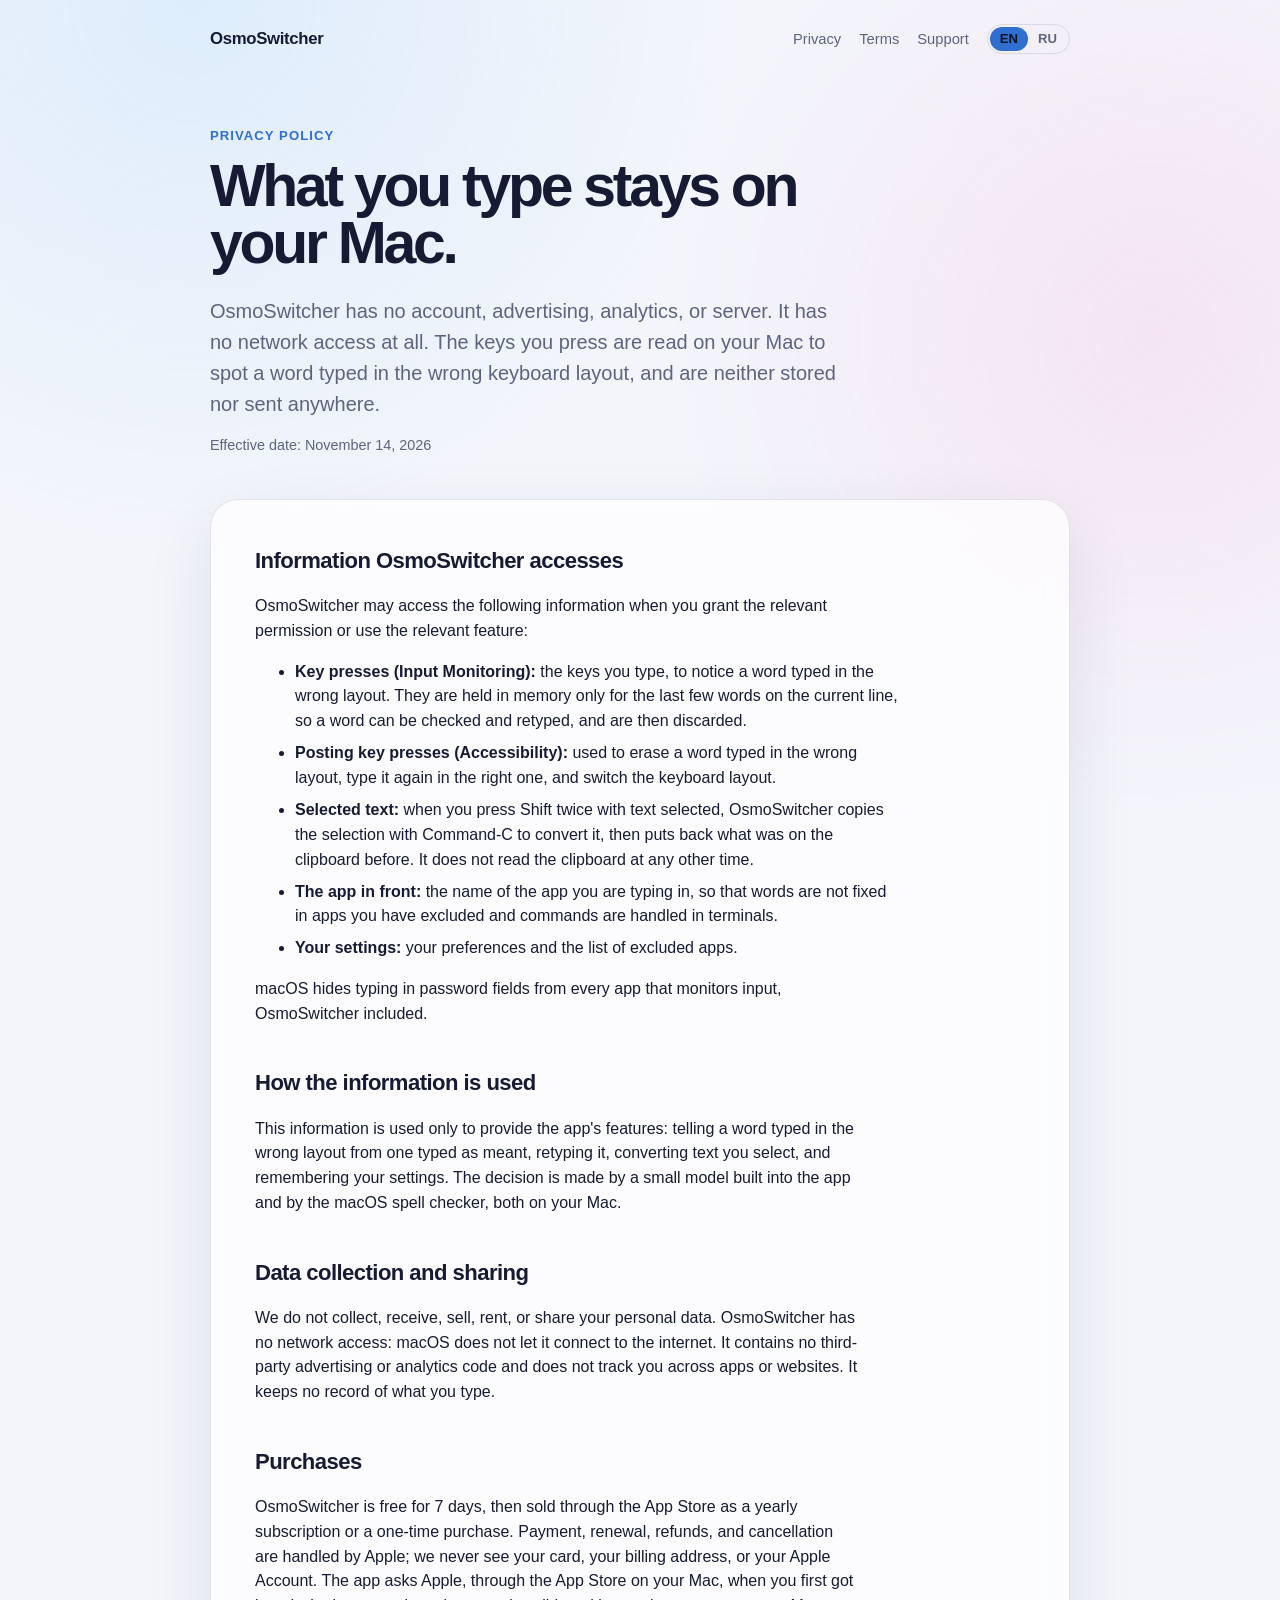
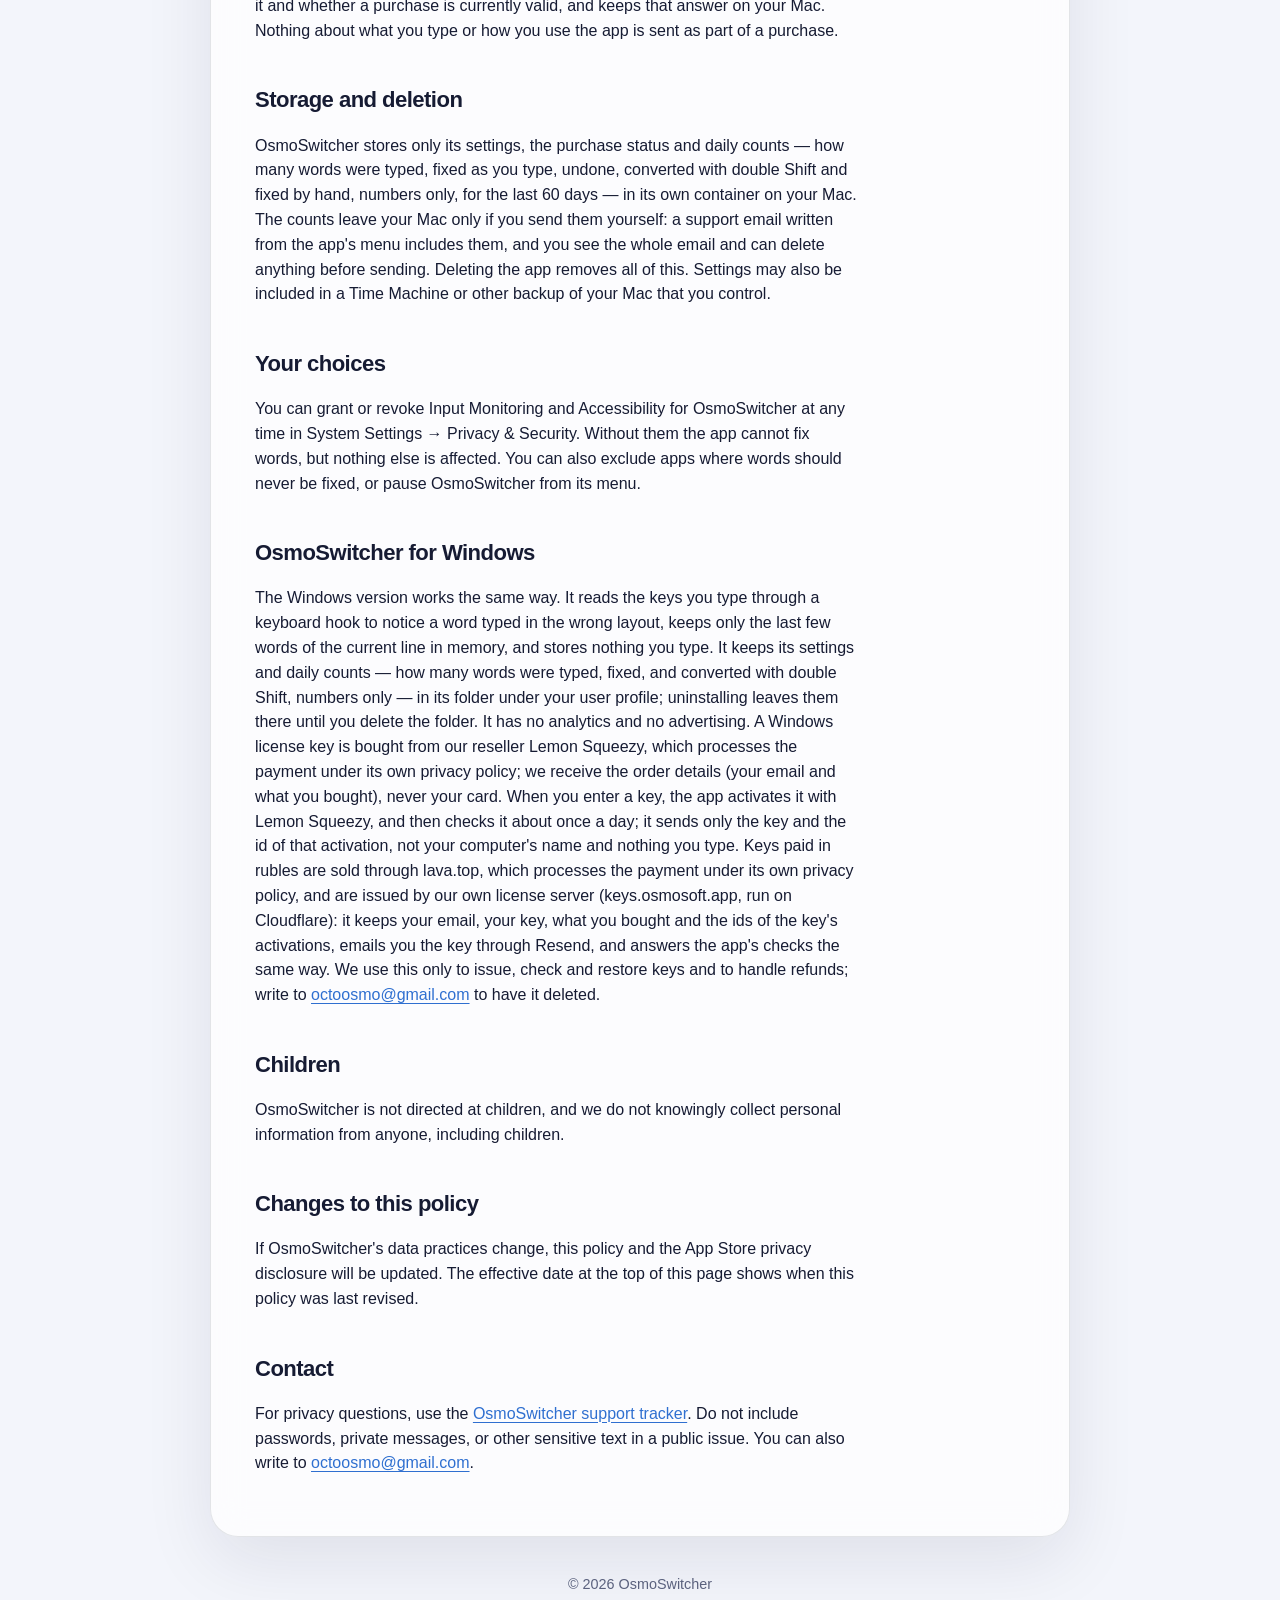
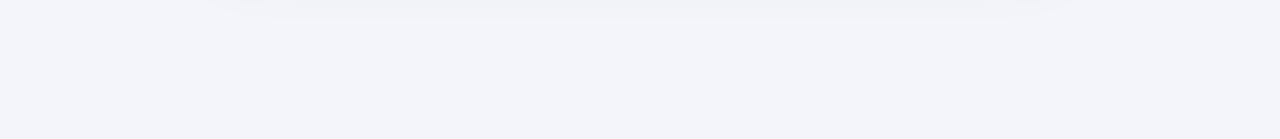
==== privacy/index.html @ 6c4749f2 "Privacy: the Mac app keeps daily counts, sent only in a support email Co-Authored-By: Claude Opus 5." ====
<!doctype html>
<html lang="en">
<head>
  <meta charset="utf-8">
  <meta name="viewport" content="width=device-width, initial-scale=1">
  <meta name="description" content="Privacy Policy for the OsmoSwitcher Mac app.">
  <title data-ru="Политика конфиденциальности — OsmoSwitcher">Privacy Policy — OsmoSwitcher</title>
  <link rel="icon" href="../icon.png">
  <link rel="stylesheet" href="../styles.css">
  <script src="../lang.js"></script>
</head>
<body>
  <main class="shell narrow">
    <nav aria-label="Primary navigation">
      <a class="brand" href="../">OsmoSwitcher</a>
      <div class="nav-links">
        <a href="../privacy/" data-only="en">Privacy</a>
        <a href="../terms/" data-only="en">Terms</a>
        <a href="../support/" data-only="en">Support</a>
        <a href="../privacy/#ru" data-only="ru">Конфиденциальность</a>
        <a href="../terms/#ru" data-only="ru">Условия</a>
        <a href="../support/#ru" data-only="ru">Поддержка</a>
        <span class="lang-switch" role="group" aria-label="Language"><button type="button" data-set-lang="en">EN</button><button type="button" data-set-lang="ru">RU</button></span>
      </div>
    </nav>

    <header data-only="en">
      <p class="eyebrow">Privacy Policy</p>
      <h1>What you type stays on your Mac.</h1>
      <p class="lede">OsmoSwitcher has no account, advertising, analytics, or server. It has no network access at all. The keys you press are read on your Mac to spot a word typed in the wrong keyboard layout, and are neither stored nor sent anywhere.</p>
      <p class="meta">Effective date: November 14, 2026</p>
    </header>

    <article id="en" data-only="en">
      <h2>Information OsmoSwitcher accesses</h2>
      <p>OsmoSwitcher may access the following information when you grant the relevant permission or use the relevant feature:</p>
      <ul>
        <li><strong>Key presses (Input Monitoring):</strong> the keys you type, to notice a word typed in the wrong layout. They are held in memory only for the last few words on the current line, so a word can be checked and retyped, and are then discarded.</li>
        <li><strong>Posting key presses (Accessibility):</strong> used to erase a word typed in the wrong layout, type it again in the right one, and switch the keyboard layout.</li>
        <li><strong>Selected text:</strong> when you press Shift twice with text selected, OsmoSwitcher copies the selection with Command-C to convert it, then puts back what was on the clipboard before. It does not read the clipboard at any other time.</li>
        <li><strong>The app in front:</strong> the name of the app you are typing in, so that words are not fixed in apps you have excluded and commands are handled in terminals.</li>
        <li><strong>Your settings:</strong> your preferences and the list of excluded apps.</li>
      </ul>
      <p>macOS hides typing in password fields from every app that monitors input, OsmoSwitcher included.</p>

      <h2>How the information is used</h2>
      <p>This information is used only to provide the app's features: telling a word typed in the wrong layout from one typed as meant, retyping it, converting text you select, and remembering your settings. The decision is made by a small model built into the app and by the macOS spell checker, both on your Mac.</p>

      <h2>Data collection and sharing</h2>
      <p>We do not collect, receive, sell, rent, or share your personal data. OsmoSwitcher has no network access: macOS does not let it connect to the internet. It contains no third-party advertising or analytics code and does not track you across apps or websites. It keeps no record of what you type.</p>

      <h2>Purchases</h2>
      <p>OsmoSwitcher is free for 7 days, then sold through the App Store as a yearly subscription or a one-time purchase. Payment, renewal, refunds, and cancellation are handled by Apple; we never see your card, your billing address, or your Apple Account. The app asks Apple, through the App Store on your Mac, when you first got it and whether a purchase is currently valid, and keeps that answer on your Mac. Nothing about what you type or how you use the app is sent as part of a purchase.</p>

      <h2>Storage and deletion</h2>
      <p>OsmoSwitcher stores only its settings, the purchase status and daily counts — how many words were typed, fixed as you type, undone, converted with double Shift and fixed by hand, numbers only, for the last 60 days — in its own container on your Mac. The counts leave your Mac only if you send them yourself: a support email written from the app's menu includes them, and you see the whole email and can delete anything before sending. Deleting the app removes all of this. Settings may also be included in a Time Machine or other backup of your Mac that you control.</p>

      <h2>Your choices</h2>
      <p>You can grant or revoke Input Monitoring and Accessibility for OsmoSwitcher at any time in System Settings → Privacy &amp; Security. Without them the app cannot fix words, but nothing else is affected. You can also exclude apps where words should never be fixed, or pause OsmoSwitcher from its menu.</p>

      <h2>OsmoSwitcher for Windows</h2>
      <p>The Windows version works the same way. It reads the keys you type through a keyboard hook to notice a word typed in the wrong layout, keeps only the last few words of the current line in memory, and stores nothing you type. It keeps its settings and daily counts — how many words were typed, fixed, and converted with double Shift, numbers only — in its folder under your user profile; uninstalling leaves them there until you delete the folder. It has no analytics and no advertising. A Windows license key is bought from our reseller Lemon Squeezy, which processes the payment under its own privacy policy; we receive the order details (your email and what you bought), never your card. When you enter a key, the app activates it with Lemon Squeezy, and then checks it about once a day; it sends only the key and the id of that activation, not your computer's name and nothing you type. Keys paid in rubles are sold through lava.top, which processes the payment under its own privacy policy, and are issued by our own license server (keys.osmosoft.app, run on Cloudflare): it keeps your email, your key, what you bought and the ids of the key's activations, emails you the key through Resend, and answers the app's checks the same way. We use this only to issue, check and restore keys and to handle refunds; write to <a href="mailto:octoosmo@gmail.com">octoosmo@gmail.com</a> to have it deleted.</p>

      <h2>Children</h2>
      <p>OsmoSwitcher is not directed at children, and we do not knowingly collect personal information from anyone, including children.</p>

      <h2>Changes to this policy</h2>
      <p>If OsmoSwitcher's data practices change, this policy and the App Store privacy disclosure will be updated. The effective date at the top of this page shows when this policy was last revised.</p>

      <h2>Contact</h2>
      <p>For privacy questions, use the <a href="https://github.com/OctoOsmo/osmoswitcher-pages/issues/new?labels=privacy&amp;title=Privacy%20question">OsmoSwitcher support tracker</a>. Do not include passwords, private messages, or other sensitive text in a public issue. You can also write to <a href="mailto:octoosmo@gmail.com">octoosmo@gmail.com</a>.</p>
    </article>

    <header id="ru" lang="ru" data-only="ru">
      <p class="eyebrow">Политика конфиденциальности</p>
      <h1>Всё, что вы печатаете, остаётся на вашем Mac</h1>
      <p class="lede">У OsmoSwitcher нет аккаунта, рекламы, аналитики и сервера, а доступа к сети нет вовсе. Нажатые клавиши читаются на вашем Mac, чтобы заметить слово, набранное не в той раскладке, и нигде не сохраняются и никуда не отправляются.</p>
      <p class="meta">Дата вступления в силу: 14 ноября 2026 г.</p>
    </header>

    <article lang="ru" data-only="ru">
      <h2>К каким данным обращается OsmoSwitcher</h2>
      <p>OsmoSwitcher может обращаться к следующим данным, если вы выдали соответствующее разрешение или пользуетесь соответствующей функцией:</p>
      <ul>
        <li><strong>Нажатия клавиш (мониторинг ввода):</strong> набираемые клавиши — чтобы заметить слово не в той раскладке. Они хранятся только в памяти и только для последних нескольких слов текущей строки, чтобы слово можно было проверить и перепечатать, а затем отбрасываются.</li>
        <li><strong>Нажатие клавиш от имени пользователя (универсальный доступ):</strong> чтобы стереть слово, набранное не в той раскладке, напечатать его в нужной и переключить раскладку.</li>
        <li><strong>Выделенный текст:</strong> когда вы дважды нажимаете Shift при выделенном тексте, OsmoSwitcher копирует выделение сочетанием Command-C, чтобы его преобразовать, а затем возвращает в буфер обмена то, что там было. В остальное время буфер обмена не читается.</li>
        <li><strong>Активное приложение:</strong> название приложения, в котором вы печатаете, — чтобы не исправлять слова в исключённых вами приложениях и отдельно обрабатывать команды в терминалах.</li>
        <li><strong>Ваши настройки:</strong> параметры и список исключённых приложений.</li>
      </ul>
      <p>Ввод в полях паролей macOS скрывает от всех приложений, следящих за вводом, в том числе от OsmoSwitcher.</p>

      <h2>Как используются данные</h2>
      <p>Эти сведения используются только для работы приложения: чтобы отличить слово, набранное не в той раскладке, от набранного намеренно, перепечатать его, преобразовать выделенный текст и запомнить ваши настройки. Решение принимают небольшая модель, встроенная в приложение, и системная проверка орфографии macOS — обе на вашем Mac.</p>

      <h2>Сбор и передача данных</h2>
      <p>Мы не собираем, не получаем, не продаём, не сдаём в аренду и не передаём ваши персональные данные. У OsmoSwitcher нет доступа к сети: macOS не даёт ему подключаться к интернету. В нём нет стороннего рекламного или аналитического кода, и оно не отслеживает вас в других приложениях или на сайтах. Приложение не ведёт записей того, что вы печатаете.</p>

      <h2>Покупки</h2>
      <p>OsmoSwitcher бесплатен 7 дней, а затем продаётся через App Store — подпиской на год или разовой покупкой. Оплату, продление, возвраты и отмену обрабатывает Apple; мы не видим ни вашу карту, ни платёжный адрес, ни Apple Account. Приложение узнаёт у Apple — через App Store на вашем Mac, — когда вы впервые его получили и действует ли покупка сейчас, и хранит этот ответ на Mac. Никакие сведения о том, что вы печатаете и как пользуетесь приложением, при покупке не отправляются.</p>

      <h2>Хранение и удаление</h2>
      <p>OsmoSwitcher хранит только свои настройки, состояние покупки и счётчики по дням — сколько слов набрано, исправлено на лету, отменено, переведено двойным Shift и исправлено вручную, только числа, за последние 60 дней — в собственном контейнере на вашем Mac. Счётчики покидают Mac, только если вы сами их отправите: их включает письмо в поддержку, написанное из меню приложения, и перед отправкой вы видите всё письмо и можете стереть что угодно. При удалении приложения всё это удаляется. Кроме того, настройки могут попасть в резервную копию Time Machine или другую резервную копию Mac, которой управляете вы.</p>

      <h2>Ваш выбор</h2>
      <p>Вы можете в любой момент выдать или отозвать доступ OsmoSwitcher к мониторингу ввода и универсальному доступу в «Системных настройках» → «Конфиденциальность и безопасность». Без них приложение не сможет исправлять слова, но больше ничего не изменится. Можно также исключить приложения, в которых слова не должны исправляться, или поставить OsmoSwitcher на паузу из его меню.</p>

      <h2>OsmoSwitcher для Windows</h2>
      <p>Версия для Windows работает так же. Она читает нажатия клавиш через перехват клавиатуры, чтобы заметить слово не в той раскладке, держит в памяти только последние несколько слов текущей строки и не сохраняет ничего из набранного. Настройки и счётчики по дням — сколько слов набрано, исправлено и переведено двойным Shift, только числа — хранятся в её папке в профиле пользователя; при удалении приложения они остаются там, пока вы не удалите папку. Аналитики и рекламы нет. Лицензионный ключ для Windows продаёт наш реселлер Lemon Squeezy, который обрабатывает оплату по своей политике конфиденциальности; мы получаем данные заказа (вашу почту и что куплено), но не данные карты. Когда вы вводите ключ, приложение активирует его у Lemon Squeezy, а потом проверяет примерно раз в день; передаются только ключ и номер этой активации — ни имя компьютера, ни что-либо из набранного. Ключи за рубли продаются через lava.top, который обрабатывает оплату по своей политике конфиденциальности, а выдаёт их наш собственный сервер ключей (keys.osmosoft.app, работает на Cloudflare): он хранит вашу почту, ключ, что куплено и номера активаций ключа, присылает ключ письмом через сервис Resend и так же отвечает на проверки приложения. Эти данные нужны только чтобы выдать, проверить и восстановить ключ и сделать возврат; чтобы их удалить, напишите на <a href="mailto:octoosmo@gmail.com">octoosmo@gmail.com</a>.</p>

      <h2>Дети</h2>
      <p>OsmoSwitcher не предназначен специально для детей. Мы сознательно не собираем персональные данные ни детей, ни других пользователей.</p>

      <h2>Изменения политики</h2>
      <p>Если порядок работы OsmoSwitcher с данными изменится, мы обновим эту политику и сведения о конфиденциальности в App Store. Дата в начале страницы показывает, когда политика изменялась в последний раз.</p>

      <h2>Связь</h2>
      <p>По вопросам конфиденциальности используйте <a href="https://github.com/OctoOsmo/osmoswitcher-pages/issues/new?labels=privacy&amp;title=%D0%92%D0%BE%D0%BF%D1%80%D0%BE%D1%81%20%D0%BE%20%D0%BA%D0%BE%D0%BD%D1%84%D0%B8%D0%B4%D0%B5%D0%BD%D1%86%D0%B8%D0%B0%D0%BB%D1%8C%D0%BD%D0%BE%D1%81%D1%82%D0%B8">трекер поддержки OsmoSwitcher</a>. Не публикуйте в открытом обращении пароли, личную переписку и другой конфиденциальный текст. Можно также написать на <a href="mailto:octoosmo@gmail.com">octoosmo@gmail.com</a>.</p>
    </article>

    <footer>© 2026 OsmoSwitcher</footer>
  </main>
</body>
</html>
---- styles.css ----
:root {
  color-scheme: light dark;
  --background: #f3f5fb;
  --surface: rgba(255, 255, 255, 0.72);
  --text: #161b33;
  --muted: #5d6480;
  --accent: #2f6fd0;
  --border: rgba(22, 27, 51, 0.11);
  --shadow: 0 24px 70px rgba(22, 27, 51, 0.09);
}

@media (prefers-color-scheme: dark) {
  :root {
    --background: #0e1226;
    --surface: rgba(27, 37, 80, 0.72);
    --text: #eef1fb;
    --muted: #a9b0cc;
    --accent: #7cc8ff;
    --border: rgba(238, 241, 251, 0.12);
    --shadow: 0 24px 70px rgba(0, 0, 0, 0.3);
  }
}

* {
  box-sizing: border-box;
}

html {
  font-family: -apple-system, BlinkMacSystemFont, "SF Pro Text", "Segoe UI", sans-serif;
  line-height: 1.55;
  background: var(--background);
  color: var(--text);
}

body {
  margin: 0;
  min-height: 100vh;
  background:
    radial-gradient(circle at 15% 0%, rgba(124, 200, 255, 0.18), transparent 34rem),
    radial-gradient(circle at 90% 10%, rgba(255, 143, 196, 0.16), transparent 30rem),
    var(--background);
}

a {
  color: var(--accent);
  text-underline-offset: 0.18em;
}

.shell {
  width: min(1120px, calc(100% - 32px));
  margin: 0 auto;
  padding: 24px 0 72px;
}

nav {
  display: flex;
  align-items: center;
  justify-content: space-between;
  gap: 24px;
  margin-bottom: 72px;
}

.brand {
  color: var(--text);
  font-size: 1.05rem;
  font-weight: 700;
  letter-spacing: -0.02em;
  text-decoration: none;
}

.nav-links,
.language-links {
  display: flex;
  gap: 18px;
  font-size: 0.92rem;
}

.nav-links a,
.language-links a {
  color: var(--muted);
  text-decoration: none;
}

header {
  margin-bottom: 42px;
}

.eyebrow {
  margin: 0 0 10px;
  color: var(--accent);
  font-size: 0.82rem;
  font-weight: 700;
  letter-spacing: 0.08em;
  text-transform: uppercase;
}

h1 {
  max-width: 680px;
  margin: 0;
  font-size: clamp(2.5rem, 7vw, 4.8rem);
  font-weight: 760;
  letter-spacing: -0.055em;
  line-height: 0.98;
}

.lede {
  max-width: 630px;
  margin: 24px 0 0;
  color: var(--muted);
  font-size: clamp(1.05rem, 2.4vw, 1.25rem);
}

.card,
article {
  padding: clamp(24px, 5vw, 44px);
  border: 1px solid var(--border);
  border-radius: 28px;
  background: var(--surface);
  box-shadow: var(--shadow);
  backdrop-filter: blur(18px);
  -webkit-backdrop-filter: blur(18px);
}

.card-grid {
  display: grid;
  grid-template-columns: repeat(auto-fit, minmax(210px, 1fr));
  gap: 18px;
}

.card {
  display: block;
  color: var(--text);
  text-decoration: none;
}

.card h2 {
  margin-top: 0;
}

.card p {
  margin-bottom: 0;
  color: var(--muted);
}

article + article {
  margin-top: 28px;
}

h2 {
  margin: 1.8em 0 0.45em;
  font-size: 1.38rem;
  letter-spacing: -0.025em;
}

article h2:first-child {
  margin-top: 0;
}

p,
li {
  max-width: 68ch;
}

li + li {
  margin-top: 0.45em;
}

.meta,
footer {
  color: var(--muted);
  font-size: 0.9rem;
}

.notice {
  padding: 18px 20px;
  border-left: 4px solid var(--accent);
  border-radius: 4px 14px 14px 4px;
  background: rgba(124, 200, 255, 0.12);
}

.buy {
  display: grid;
  gap: 12px;
  max-width: 68ch;
  margin: 14px 0 8px;
}

.buy .plan {
  display: flex;
  gap: 12px;
  align-items: flex-start;
  padding: 14px 16px;
  border: 1px solid var(--border);
  border-radius: 16px;
  color: var(--muted);
  cursor: pointer;
}

.buy .plan strong {
  color: var(--text);
}

.buy .plan:has(input:checked) {
  border-color: var(--accent);
}

.buy .plan input {
  margin-top: 0.3em;
  accent-color: var(--accent);
}

.buy .email {
  display: grid;
  gap: 6px;
  font-weight: 600;
}

.buy input[type="email"] {
  width: 100%;
  padding: 12px 14px;
  border: 1px solid var(--border);
  border-radius: 12px;
  background: var(--background);
  color: var(--text);
  font: inherit;
}

.buy .button {
  justify-self: start;
  border: 0;
  font: inherit;
  font-weight: 700;
  cursor: pointer;
}

.button {
  display: inline-block;
  margin-top: 10px;
  padding: 12px 18px;
  border-radius: 999px;
  background: var(--accent);
  color: #0e1226;
  font-weight: 700;
  text-decoration: none;
}

footer {
  margin-top: 36px;
  text-align: center;
}


/* The landing page's three steps: numbered, unboxed, so the cards below
   remain the only thing on the page asking to be clicked. */
.steps {
  display: grid;
  grid-template-columns: repeat(auto-fit, minmax(200px, 1fr));
  gap: 30px;
  margin-bottom: 46px;
}

.step h2 {
  margin: 0 0 0.35em;
  font-size: 1.15rem;
}

.step p {
  margin: 0;
  color: var(--muted);
  font-size: 0.97rem;
}

.step-number {
  display: flex;
  align-items: center;
  justify-content: center;
  width: 34px;
  height: 34px;
  margin: 0 0 14px;
  border: 1px solid var(--border);
  border-radius: 999px;
  color: var(--accent);
  font-size: 0.9rem;
  font-weight: 700;
}

.feature-grid {
  display: grid;
  grid-template-columns: repeat(auto-fit, minmax(230px, 1fr));
  gap: 26px;
  margin-top: 6px;
}

.feature h3 {
  margin: 0 0 0.35em;
  font-size: 1.05rem;
  letter-spacing: -0.015em;
}

.feature p {
  margin: 0;
  color: var(--muted);
  font-size: 0.97rem;
}

.store-note {
  margin: 26px 0 0;
  color: var(--muted);
  font-size: 0.95rem;
}

section + section,
section + article {
  margin-top: 28px;
}


@media (max-width: 620px) {
  nav {
    align-items: flex-start;
    margin-bottom: 52px;
  }

  .nav-links {
    flex-direction: column;
    align-items: flex-end;
    gap: 6px;
  }
}

/* The icon next to the name on the landing page. */
.hero-icon {
  display: block;
  width: 112px;
  height: 112px;
  margin: 0 0 22px -8px;
}

kbd {
  padding: 1px 6px;
  border: 1px solid var(--border);
  border-radius: 6px;
  font: inherit;
  font-size: 0.9em;
}

/* Screenshots on the landing page. */
.shots {
  margin-top: 46px;
}

.shots h2 {
  margin: 1.6em 0 0.2em;
}

.shots .meta {
  margin: 0 0 16px;
}

.shot {
  margin: 0 0 18px;
}

.shot img {
  display: block;
  width: 100%;
  height: auto;
  border: 1px solid var(--border);
  border-radius: 14px;
  box-shadow: var(--shadow);
}

.shot figcaption {
  margin-top: 8px;
  color: var(--muted);
  font-size: 0.88rem;
  text-align: center;
}

.shot-row {
  display: grid;
  grid-template-columns: repeat(auto-fit, minmax(240px, 1fr));
  gap: 18px;
}

/* Windows windows are narrow and tall: keep them side by side and lined up at the top. */
.shot-row.windows {
  grid-template-columns: repeat(auto-fit, minmax(190px, 1fr));
  align-items: start;
}

.shot-row.windows img {
  border-radius: 10px;
}

.card h3 {
  margin-top: 0;
}

/* Download buttons in the header */
.cta {
  display: flex;
  flex-wrap: wrap;
  gap: 10px;
  align-items: center;
  margin: 18px 0 6px;
}

.cta .button {
  margin-top: 0;
}

.button-alt {
  background: transparent;
  border: 1px solid var(--border);
  color: var(--text);
}

.button-soon {
  background: transparent;
  border: 1px solid var(--border);
  color: var(--muted);
  font-weight: 600;
  cursor: default;
}

/* The typing demo and the time-saved estimate */
.demo {
  margin: 28px 0;
  padding: clamp(20px, 4vw, 32px);
  border: 1px solid var(--border);
  border-radius: 28px;
  background: var(--surface);
  box-shadow: var(--shadow);
}

article .demo {
  box-shadow: none;
}

.demo-field {
  display: flex;
  align-items: center;
  min-height: 64px;
  padding: 0 20px;
  border: 1px solid var(--border);
  border-radius: 14px;
  background: var(--background);
  font: 600 clamp(1.3rem, 5vw, 1.8rem) / 1 ui-monospace, "SF Mono", Consolas, monospace;
  overflow: hidden;
  white-space: pre;
}

.demo-field.still {
  padding: 14px 20px;
  white-space: pre-line;
  line-height: 1.5;
}

.demo-field.still .demo-caret {
  display: none;
}

.demo-text.fixed {
  color: var(--accent);
}

.demo-caret {
  width: 2px;
  height: 1.2em;
  margin-left: 2px;
  background: var(--text);
  animation: caret 1s steps(1) infinite;
}

@keyframes caret {
  50% { opacity: 0; }
}

@media (prefers-reduced-motion: reduce) {
  .demo-caret { animation: none; }
}

.demo-note {
  min-height: 1.5em;
  margin: 10px 2px 18px;
}

.saved {
  display: flex;
  flex-wrap: wrap;
  gap: 6px 14px;
  align-items: baseline;
  color: var(--muted);
}

.saved input {
  width: 4.2em;
  margin: 0 4px;
  padding: 4px 6px;
  border: 1px solid var(--border);
  border-radius: 8px;
  background: var(--background);
  color: var(--text);
  font: inherit;
  text-align: center;
}

.saved-result {
  flex-basis: 100%;
  margin: 8px 0 0;
  color: var(--text);
  font-weight: 600;
}

/* What it handles */
.can {
  margin-top: 46px;
}

.can-list {
  padding-left: 1.2em;
}

.can-list li {
  max-width: 72ch;
}

#teams {
  margin-top: 46px;
}

/* One language at a time (lang.js); without scripts, English. */
html:not(.l-ru) [data-only="ru"],
html.l-ru [data-only="en"] {
  display: none !important;
}

.lang-switch {
  display: inline-flex;
  padding: 2px;
  border: 1px solid var(--border);
  border-radius: 999px;
}

html:not(.l-en):not(.l-ru) .lang-switch {
  display: none;
}

.lang-switch button {
  padding: 2px 10px;
  border: 0;
  border-radius: 999px;
  background: transparent;
  color: var(--muted);
  font: inherit;
  font-size: 0.82rem;
  font-weight: 600;
  cursor: pointer;
}

.lang-switch button[aria-pressed="true"] {
  background: var(--accent);
  color: #0e1226;
}

.nav-links {
  align-items: center;
}

/* Wide screens: the pitch on the left, the demo on the right. */
@media (min-width: 980px) {
  .hero {
    display: grid;
    grid-template-columns: 1.05fr 1fr;
    gap: 56px;
    align-items: center;
    margin-bottom: 36px;
  }

  .hero header {
    margin-bottom: 0;
  }

  .hero .demo {
    margin: 0;
  }

  h1 {
    font-size: clamp(2.6rem, 4.6vw, 4.4rem);
  }

  .can-list {
    columns: 2 380px;
    column-gap: 48px;
  }

  .can-list li {
    break-inside: avoid;
  }

  .two {
    display: grid;
    grid-template-columns: 1.4fr 1fr;
    gap: 28px;
    align-items: start;
  }

  .two section {
    margin-top: 46px;
  }

  .shots > .shot,
  .shots > .shot-row:not(.windows) {
    max-width: 960px;
  }
}

.shot-row.windows {
  max-width: 900px;
}

.rub-card {
  margin-top: 46px;
}

.rub-card h2 {
  margin-top: 0;
}

/* The download bar that stays at the bottom once the buttons up top are scrolled away (demo.js). */
.dock {
  position: fixed;
  left: 50%;
  bottom: 16px;
  z-index: 10;
  display: flex;
  gap: 12px;
  align-items: center;
  width: max-content;
  max-width: calc(100% - 24px);
  padding: 8px 8px 8px 14px;
  border: 1px solid var(--border);
  border-radius: 999px;
  background: var(--surface);
  box-shadow: var(--shadow);
  backdrop-filter: blur(18px);
  -webkit-backdrop-filter: blur(18px);
  opacity: 0;
  pointer-events: none;
  transform: translate(-50%, 140%);
  transition: transform 0.25s ease, opacity 0.25s ease;
}

.dock.shown {
  opacity: 1;
  pointer-events: auto;
  transform: translate(-50%, 0);
}

.dock .button {
  margin: 0;
  padding: 9px 16px;
  white-space: nowrap;
}

.dock-name {
  display: flex;
  gap: 8px;
  align-items: center;
  font-weight: 700;
  white-space: nowrap;
}

.dock-name .meta {
  font-weight: 400;
}

body {
  padding-bottom: 72px;
}

@media (max-width: 620px) {
  .dock-name,
  .dock .button-alt {
    display: none;
  }

  .dock {
    padding: 6px;
  }
}

@media (prefers-reduced-motion: reduce) {
  .dock { transition: none; }
}

/* Pages of text: a column for reading. */
.shell.narrow {
  width: min(860px, calc(100% - 32px));
}

@media (max-width: 620px) {
  nav {
    flex-direction: column;
    align-items: flex-start;
    gap: 10px;
    margin-bottom: 40px;
  }

  .nav-links {
    flex-direction: row;
    flex-wrap: wrap;
    align-items: center;
    gap: 6px 14px;
  }
}
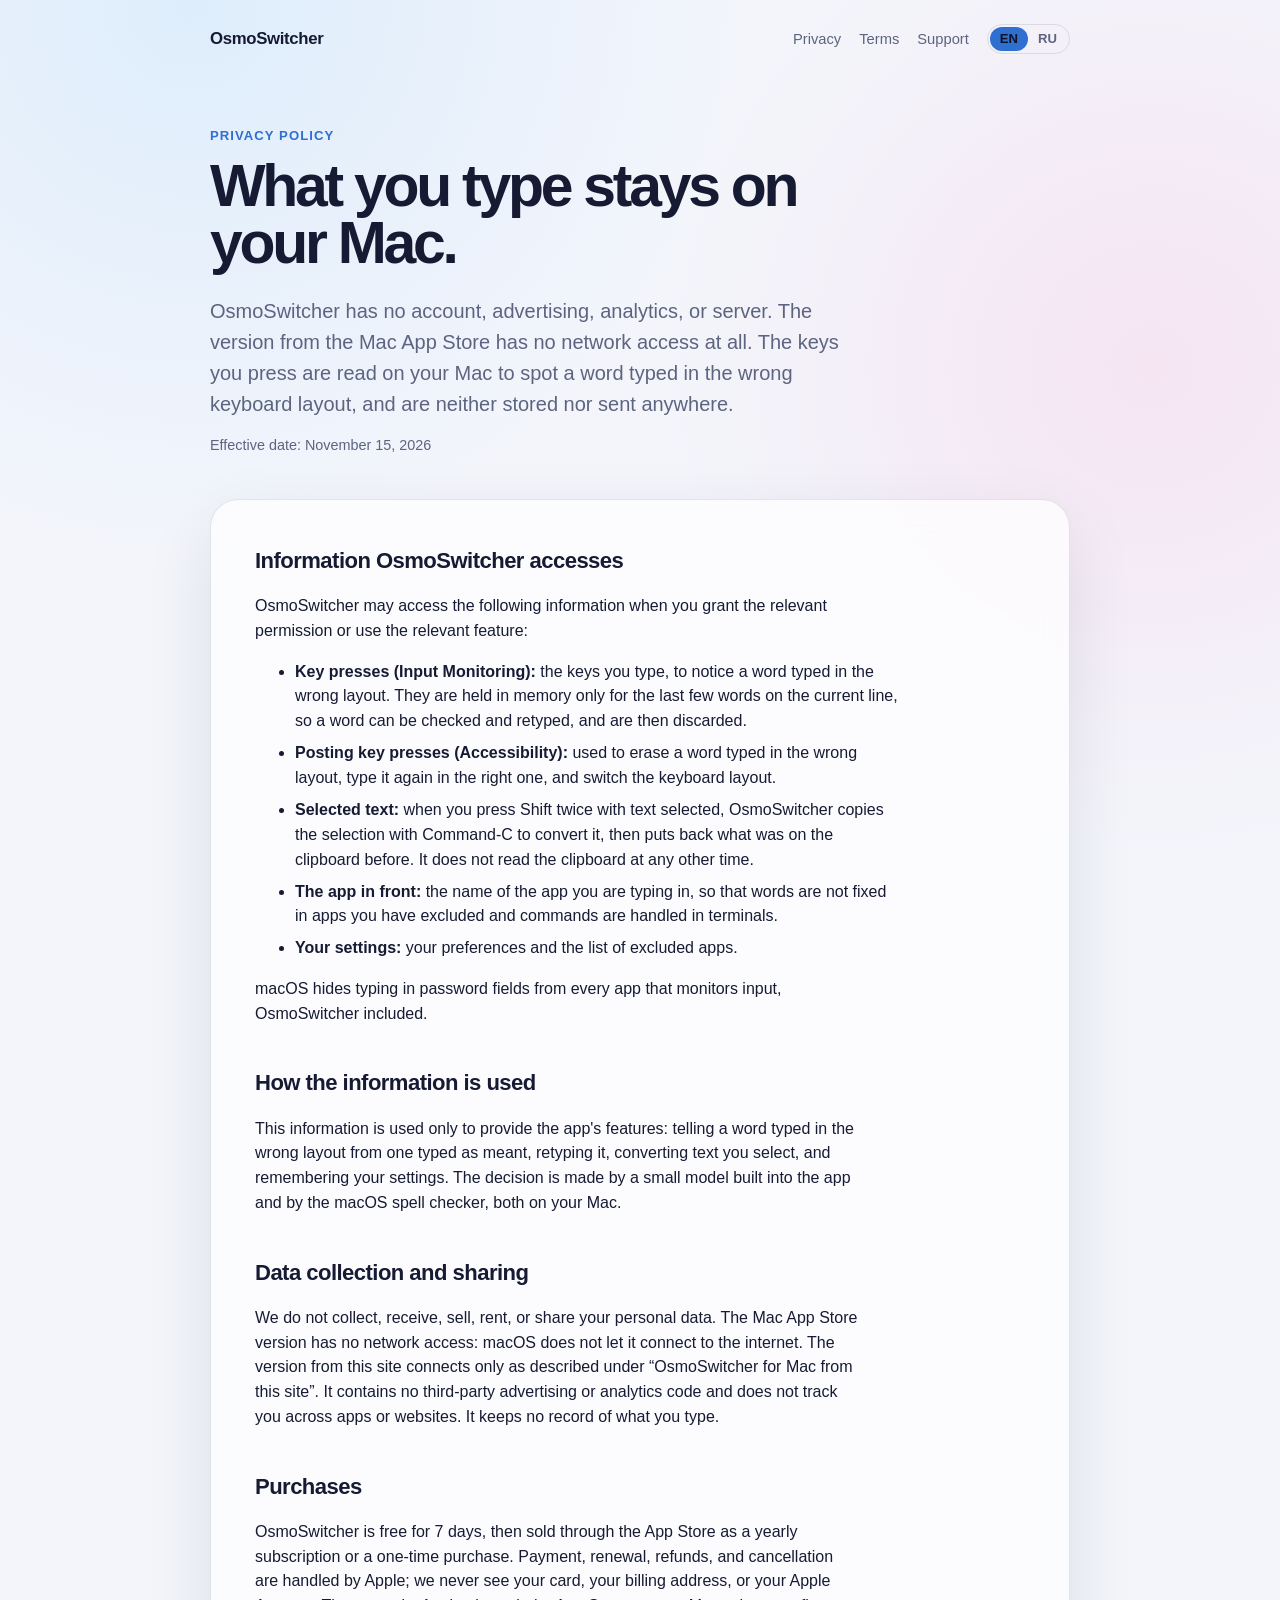
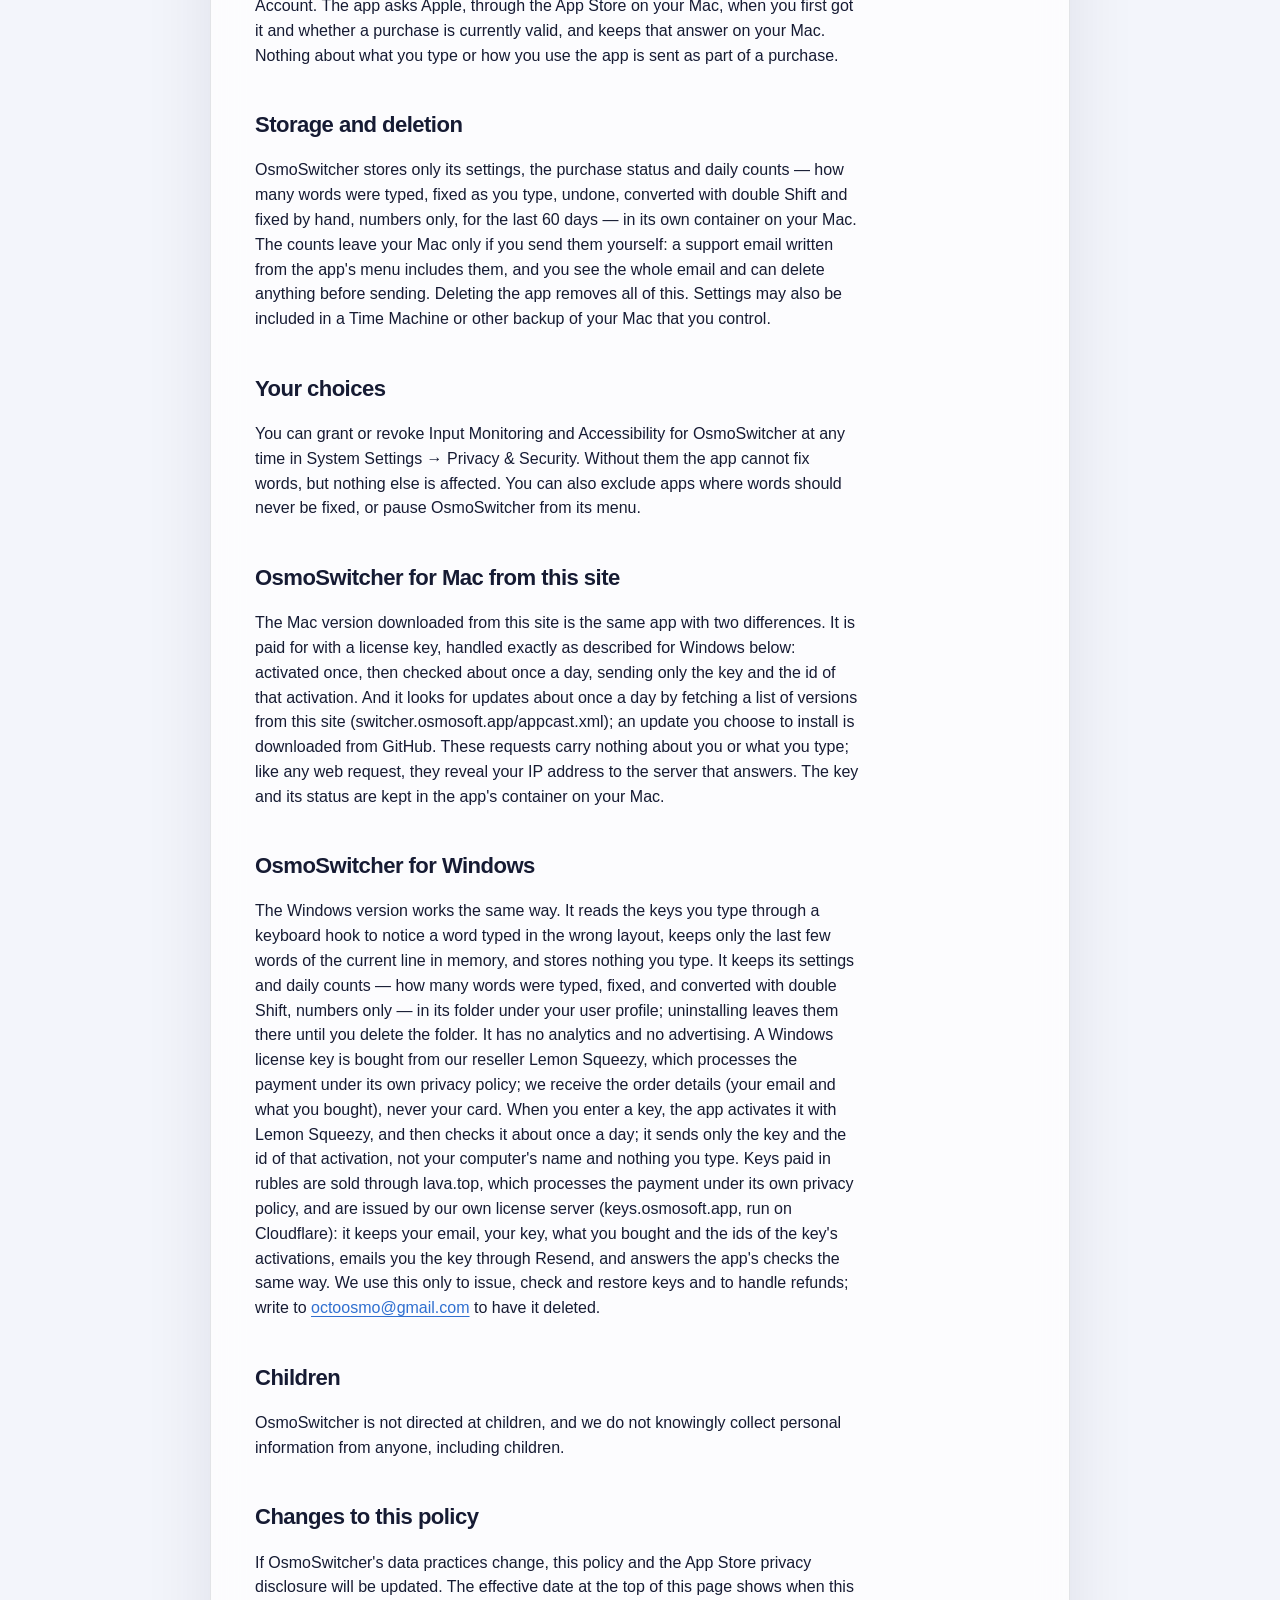
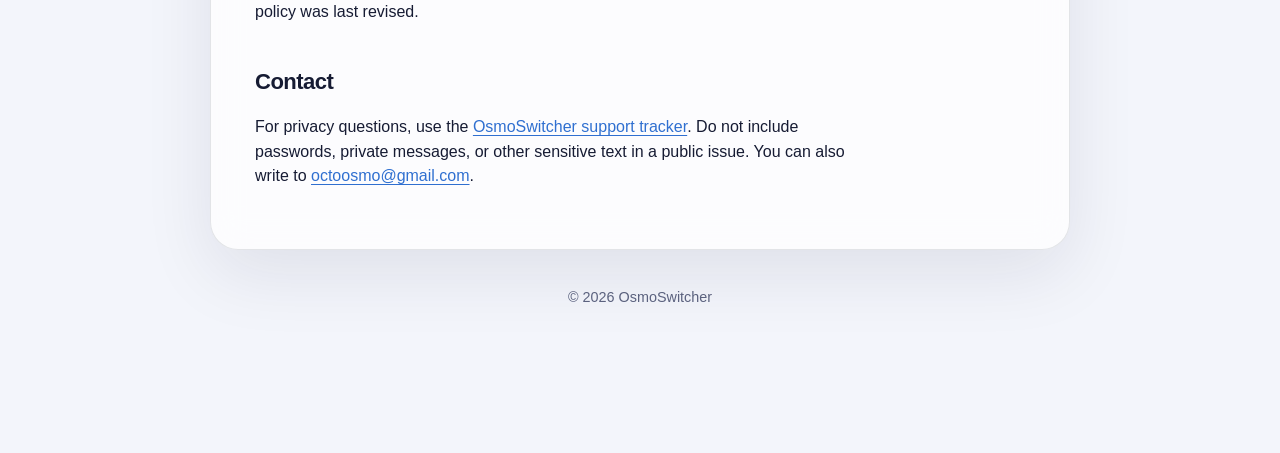
==== commit 8512817f: "Mac from the site: a license key like Windows, updates through Sparkle Download buttons point to the" ====
--- a/privacy/index.html
+++ b/privacy/index.html
@@ -27,8 +27,8 @@
     <header data-only="en">
       <p class="eyebrow">Privacy Policy</p>
       <h1>What you type stays on your Mac.</h1>
-      <p class="lede">OsmoSwitcher has no account, advertising, analytics, or server. It has no network access at all. The keys you press are read on your Mac to spot a word typed in the wrong keyboard layout, and are neither stored nor sent anywhere.</p>
-      <p class="meta">Effective date: November 14, 2026</p>
+      <p class="lede">OsmoSwitcher has no account, advertising, analytics, or server. The version from the Mac App Store has no network access at all. The keys you press are read on your Mac to spot a word typed in the wrong keyboard layout, and are neither stored nor sent anywhere.</p>
+      <p class="meta">Effective date: November 15, 2026</p>
     </header>
 
     <article id="en" data-only="en">
@@ -47,7 +47,7 @@
       <p>This information is used only to provide the app's features: telling a word typed in the wrong layout from one typed as meant, retyping it, converting text you select, and remembering your settings. The decision is made by a small model built into the app and by the macOS spell checker, both on your Mac.</p>
 
       <h2>Data collection and sharing</h2>
-      <p>We do not collect, receive, sell, rent, or share your personal data. OsmoSwitcher has no network access: macOS does not let it connect to the internet. It contains no third-party advertising or analytics code and does not track you across apps or websites. It keeps no record of what you type.</p>
+      <p>We do not collect, receive, sell, rent, or share your personal data. The Mac App Store version has no network access: macOS does not let it connect to the internet. The version from this site connects only as described under “OsmoSwitcher for Mac from this site”. It contains no third-party advertising or analytics code and does not track you across apps or websites. It keeps no record of what you type.</p>
 
       <h2>Purchases</h2>
       <p>OsmoSwitcher is free for 7 days, then sold through the App Store as a yearly subscription or a one-time purchase. Payment, renewal, refunds, and cancellation are handled by Apple; we never see your card, your billing address, or your Apple Account. The app asks Apple, through the App Store on your Mac, when you first got it and whether a purchase is currently valid, and keeps that answer on your Mac. Nothing about what you type or how you use the app is sent as part of a purchase.</p>
@@ -57,6 +57,9 @@
 
       <h2>Your choices</h2>
       <p>You can grant or revoke Input Monitoring and Accessibility for OsmoSwitcher at any time in System Settings → Privacy &amp; Security. Without them the app cannot fix words, but nothing else is affected. You can also exclude apps where words should never be fixed, or pause OsmoSwitcher from its menu.</p>
+
+      <h2>OsmoSwitcher for Mac from this site</h2>
+      <p>The Mac version downloaded from this site is the same app with two differences. It is paid for with a license key, handled exactly as described for Windows below: activated once, then checked about once a day, sending only the key and the id of that activation. And it looks for updates about once a day by fetching a list of versions from this site (switcher.osmosoft.app/appcast.xml); an update you choose to install is downloaded from GitHub. These requests carry nothing about you or what you type; like any web request, they reveal your IP address to the server that answers. The key and its status are kept in the app's container on your Mac.</p>
 
       <h2>OsmoSwitcher for Windows</h2>
       <p>The Windows version works the same way. It reads the keys you type through a keyboard hook to notice a word typed in the wrong layout, keeps only the last few words of the current line in memory, and stores nothing you type. It keeps its settings and daily counts — how many words were typed, fixed, and converted with double Shift, numbers only — in its folder under your user profile; uninstalling leaves them there until you delete the folder. It has no analytics and no advertising. A Windows license key is bought from our reseller Lemon Squeezy, which processes the payment under its own privacy policy; we receive the order details (your email and what you bought), never your card. When you enter a key, the app activates it with Lemon Squeezy, and then checks it about once a day; it sends only the key and the id of that activation, not your computer's name and nothing you type. Keys paid in rubles are sold through lava.top, which processes the payment under its own privacy policy, and are issued by our own license server (keys.osmosoft.app, run on Cloudflare): it keeps your email, your key, what you bought and the ids of the key's activations, emails you the key through Resend, and answers the app's checks the same way. We use this only to issue, check and restore keys and to handle refunds; write to <a href="mailto:octoosmo@gmail.com">octoosmo@gmail.com</a> to have it deleted.</p>
@@ -74,8 +77,8 @@
     <header id="ru" lang="ru" data-only="ru">
       <p class="eyebrow">Политика конфиденциальности</p>
       <h1>Всё, что вы печатаете, остаётся на вашем Mac</h1>
-      <p class="lede">У OsmoSwitcher нет аккаунта, рекламы, аналитики и сервера, а доступа к сети нет вовсе. Нажатые клавиши читаются на вашем Mac, чтобы заметить слово, набранное не в той раскладке, и нигде не сохраняются и никуда не отправляются.</p>
-      <p class="meta">Дата вступления в силу: 14 ноября 2026 г.</p>
+      <p class="lede">У OsmoSwitcher нет аккаунта, рекламы, аналитики и сервера, а у версии из Mac App Store нет вовсе и доступа к сети. Нажатые клавиши читаются на вашем Mac, чтобы заметить слово, набранное не в той раскладке, и нигде не сохраняются и никуда не отправляются.</p>
+      <p class="meta">Дата вступления в силу: 15 ноября 2026 г.</p>
     </header>
 
     <article lang="ru" data-only="ru">
@@ -94,7 +97,7 @@
       <p>Эти сведения используются только для работы приложения: чтобы отличить слово, набранное не в той раскладке, от набранного намеренно, перепечатать его, преобразовать выделенный текст и запомнить ваши настройки. Решение принимают небольшая модель, встроенная в приложение, и системная проверка орфографии macOS — обе на вашем Mac.</p>
 
       <h2>Сбор и передача данных</h2>
-      <p>Мы не собираем, не получаем, не продаём, не сдаём в аренду и не передаём ваши персональные данные. У OsmoSwitcher нет доступа к сети: macOS не даёт ему подключаться к интернету. В нём нет стороннего рекламного или аналитического кода, и оно не отслеживает вас в других приложениях или на сайтах. Приложение не ведёт записей того, что вы печатаете.</p>
+      <p>Мы не собираем, не получаем, не продаём, не сдаём в аренду и не передаём ваши персональные данные. У версии из Mac App Store нет доступа к сети: macOS не даёт ей подключаться к интернету. Версия с этого сайта подключается только так, как описано в разделе «OsmoSwitcher для Mac с этого сайта». В нём нет стороннего рекламного или аналитического кода, и оно не отслеживает вас в других приложениях или на сайтах. Приложение не ведёт записей того, что вы печатаете.</p>
 
       <h2>Покупки</h2>
       <p>OsmoSwitcher бесплатен 7 дней, а затем продаётся через App Store — подпиской на год или разовой покупкой. Оплату, продление, возвраты и отмену обрабатывает Apple; мы не видим ни вашу карту, ни платёжный адрес, ни Apple Account. Приложение узнаёт у Apple — через App Store на вашем Mac, — когда вы впервые его получили и действует ли покупка сейчас, и хранит этот ответ на Mac. Никакие сведения о том, что вы печатаете и как пользуетесь приложением, при покупке не отправляются.</p>
@@ -104,6 +107,9 @@
 
       <h2>Ваш выбор</h2>
       <p>Вы можете в любой момент выдать или отозвать доступ OsmoSwitcher к мониторингу ввода и универсальному доступу в «Системных настройках» → «Конфиденциальность и безопасность». Без них приложение не сможет исправлять слова, но больше ничего не изменится. Можно также исключить приложения, в которых слова не должны исправляться, или поставить OsmoSwitcher на паузу из его меню.</p>
+
+      <h2>OsmoSwitcher для Mac с этого сайта</h2>
+      <p>Версия для Mac, скачанная с этого сайта, — то же приложение с двумя отличиями. Она работает по лицензионному ключу, с которым всё происходит так же, как описано ниже для Windows: ключ активируется один раз, а потом проверяется примерно раз в день, и передаются только ключ и номер этой активации. И примерно раз в день она проверяет обновления, загружая список версий с этого сайта (switcher.osmosoft.app/appcast.xml); обновление, которое вы решите установить, скачивается с GitHub. В этих запросах нет ничего о вас и о том, что вы печатаете; как и любой запрос в интернете, они показывают отвечающему серверу ваш IP-адрес. Ключ и его состояние хранятся в контейнере приложения на вашем Mac.</p>
 
       <h2>OsmoSwitcher для Windows</h2>
       <p>Версия для Windows работает так же. Она читает нажатия клавиш через перехват клавиатуры, чтобы заметить слово не в той раскладке, держит в памяти только последние несколько слов текущей строки и не сохраняет ничего из набранного. Настройки и счётчики по дням — сколько слов набрано, исправлено и переведено двойным Shift, только числа — хранятся в её папке в профиле пользователя; при удалении приложения они остаются там, пока вы не удалите папку. Аналитики и рекламы нет. Лицензионный ключ для Windows продаёт наш реселлер Lemon Squeezy, который обрабатывает оплату по своей политике конфиденциальности; мы получаем данные заказа (вашу почту и что куплено), но не данные карты. Когда вы вводите ключ, приложение активирует его у Lemon Squeezy, а потом проверяет примерно раз в день; передаются только ключ и номер этой активации — ни имя компьютера, ни что-либо из набранного. Ключи за рубли продаются через lava.top, который обрабатывает оплату по своей политике конфиденциальности, а выдаёт их наш собственный сервер ключей (keys.osmosoft.app, работает на Cloudflare): он хранит вашу почту, ключ, что куплено и номера активаций ключа, присылает ключ письмом через сервис Resend и так же отвечает на проверки приложения. Эти данные нужны только чтобы выдать, проверить и восстановить ключ и сделать возврат; чтобы их удалить, напишите на <a href="mailto:octoosmo@gmail.com">octoosmo@gmail.com</a>.</p>
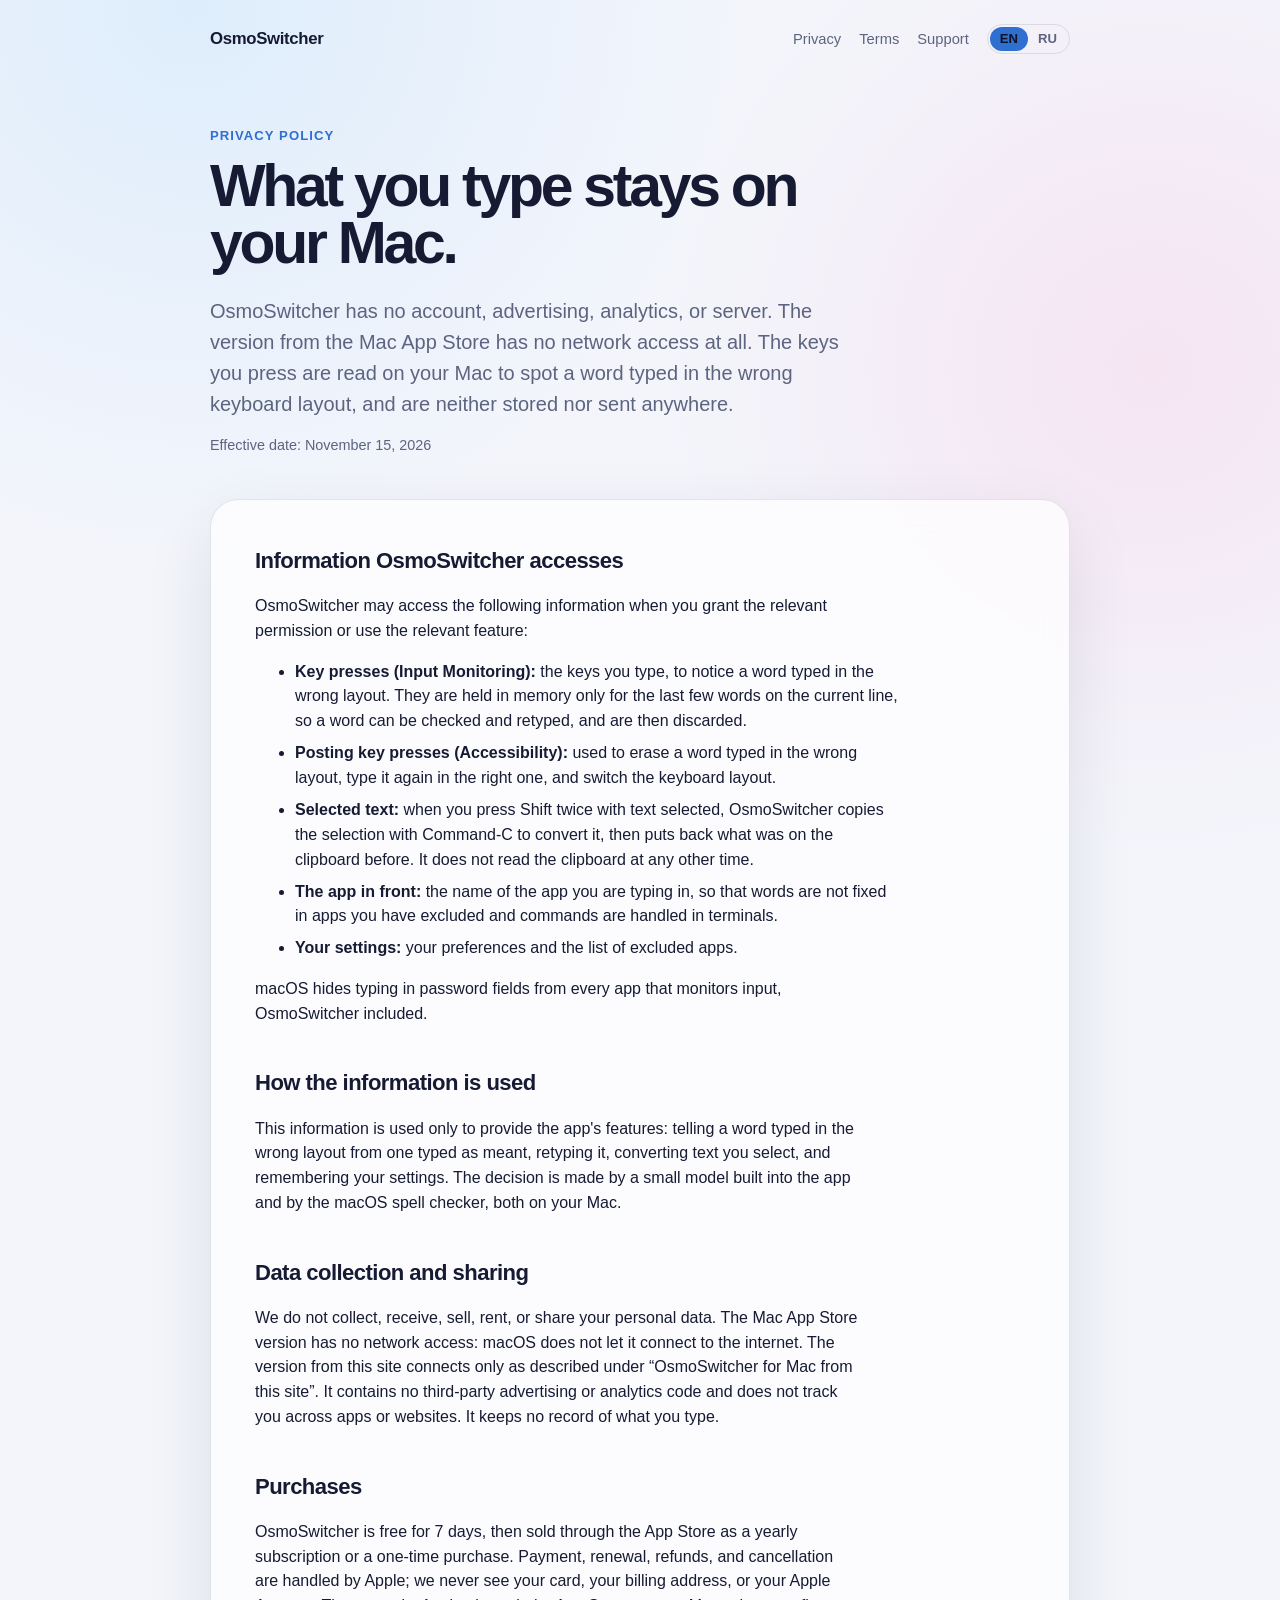
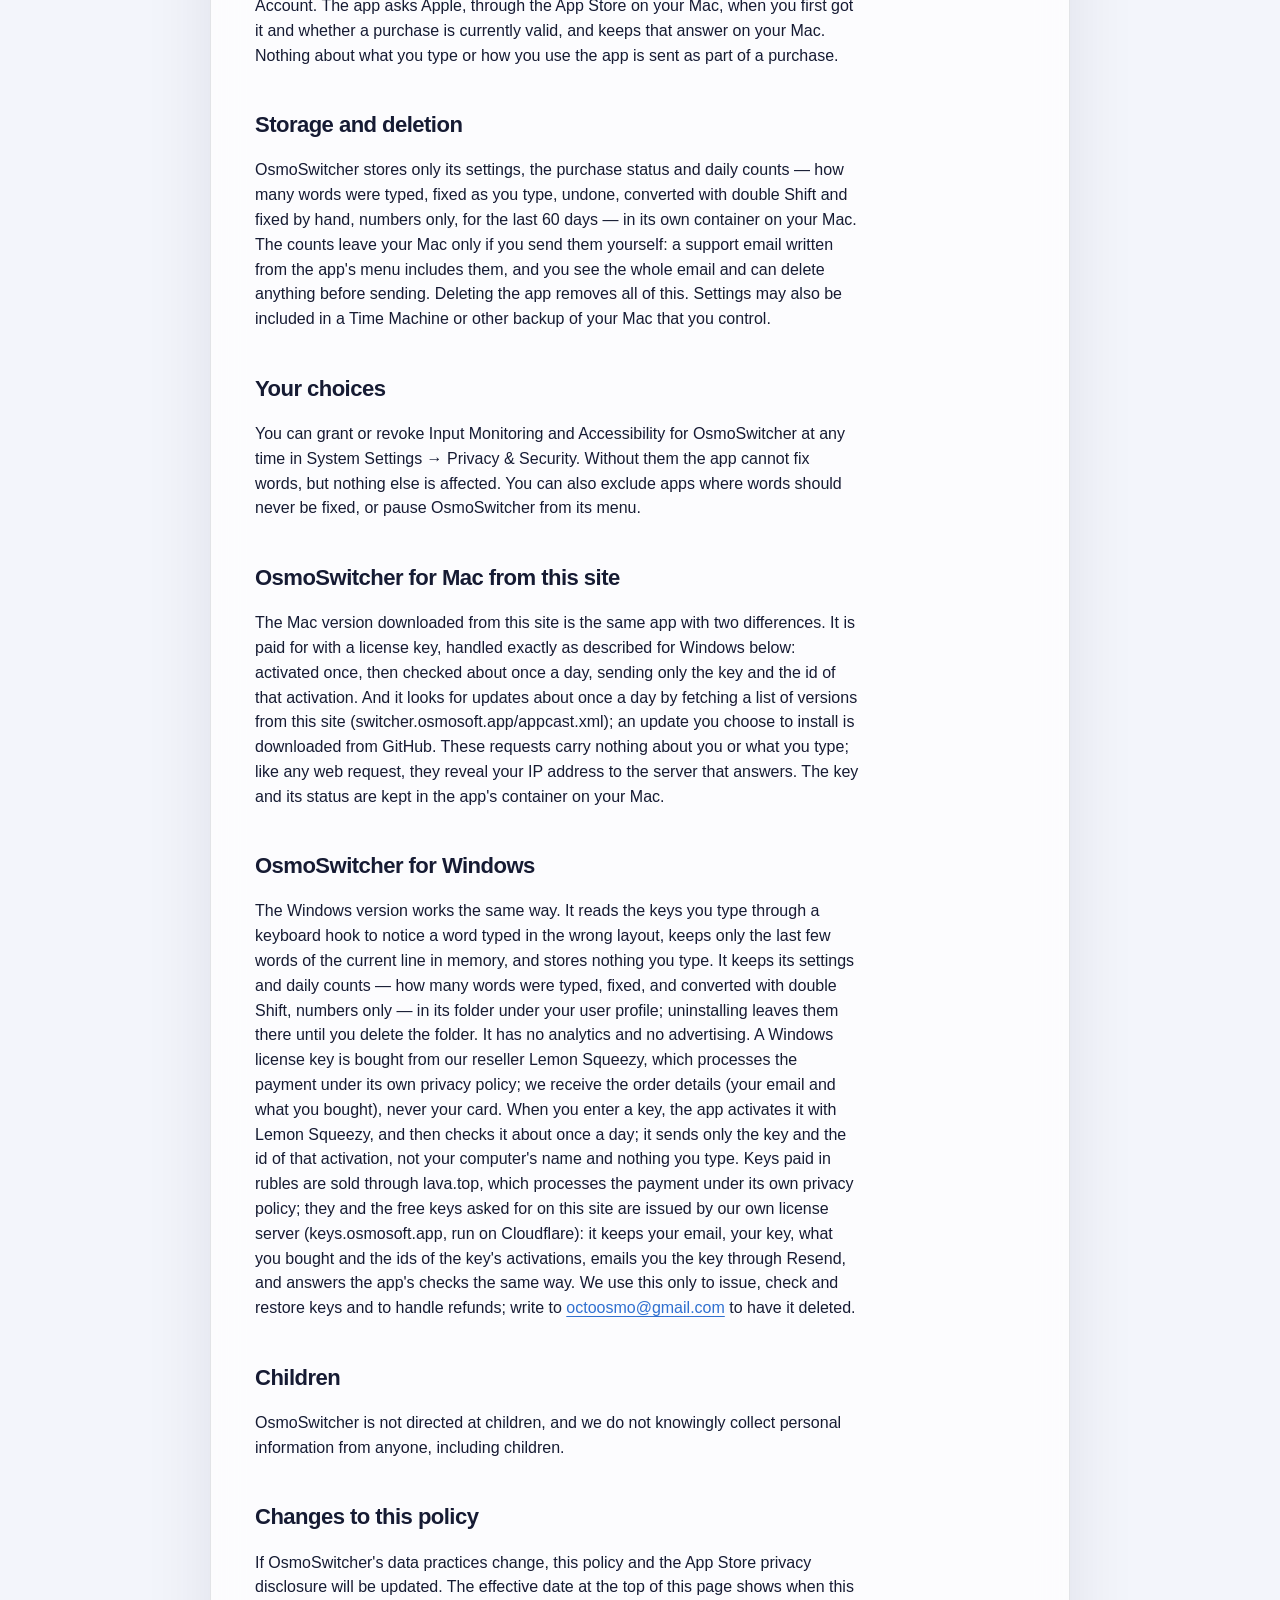
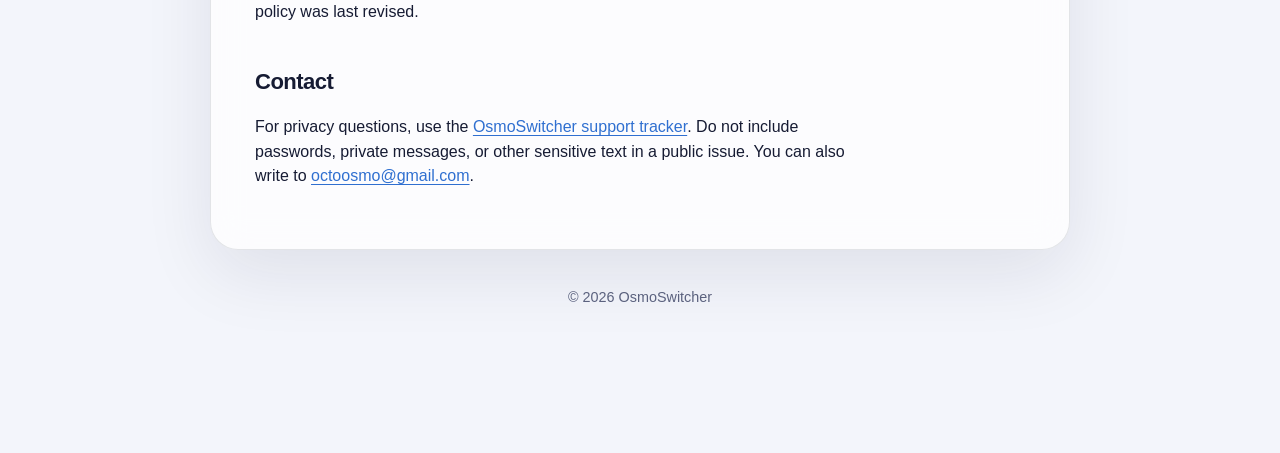
==== commit 25440357: "A free key for the first 100 users Co-Authored-By: Claude Opus 5.5 <noreply@anthropic.com> Claude-Se" ====
--- a/privacy/index.html
+++ b/privacy/index.html
@@ -62,7 +62,7 @@
       <p>The Mac version downloaded from this site is the same app with two differences. It is paid for with a license key, handled exactly as described for Windows below: activated once, then checked about once a day, sending only the key and the id of that activation. And it looks for updates about once a day by fetching a list of versions from this site (switcher.osmosoft.app/appcast.xml); an update you choose to install is downloaded from GitHub. These requests carry nothing about you or what you type; like any web request, they reveal your IP address to the server that answers. The key and its status are kept in the app's container on your Mac.</p>
 
       <h2>OsmoSwitcher for Windows</h2>
-      <p>The Windows version works the same way. It reads the keys you type through a keyboard hook to notice a word typed in the wrong layout, keeps only the last few words of the current line in memory, and stores nothing you type. It keeps its settings and daily counts — how many words were typed, fixed, and converted with double Shift, numbers only — in its folder under your user profile; uninstalling leaves them there until you delete the folder. It has no analytics and no advertising. A Windows license key is bought from our reseller Lemon Squeezy, which processes the payment under its own privacy policy; we receive the order details (your email and what you bought), never your card. When you enter a key, the app activates it with Lemon Squeezy, and then checks it about once a day; it sends only the key and the id of that activation, not your computer's name and nothing you type. Keys paid in rubles are sold through lava.top, which processes the payment under its own privacy policy, and are issued by our own license server (keys.osmosoft.app, run on Cloudflare): it keeps your email, your key, what you bought and the ids of the key's activations, emails you the key through Resend, and answers the app's checks the same way. We use this only to issue, check and restore keys and to handle refunds; write to <a href="mailto:octoosmo@gmail.com">octoosmo@gmail.com</a> to have it deleted.</p>
+      <p>The Windows version works the same way. It reads the keys you type through a keyboard hook to notice a word typed in the wrong layout, keeps only the last few words of the current line in memory, and stores nothing you type. It keeps its settings and daily counts — how many words were typed, fixed, and converted with double Shift, numbers only — in its folder under your user profile; uninstalling leaves them there until you delete the folder. It has no analytics and no advertising. A Windows license key is bought from our reseller Lemon Squeezy, which processes the payment under its own privacy policy; we receive the order details (your email and what you bought), never your card. When you enter a key, the app activates it with Lemon Squeezy, and then checks it about once a day; it sends only the key and the id of that activation, not your computer's name and nothing you type. Keys paid in rubles are sold through lava.top, which processes the payment under its own privacy policy; they and the free keys asked for on this site are issued by our own license server (keys.osmosoft.app, run on Cloudflare): it keeps your email, your key, what you bought and the ids of the key's activations, emails you the key through Resend, and answers the app's checks the same way. We use this only to issue, check and restore keys and to handle refunds; write to <a href="mailto:octoosmo@gmail.com">octoosmo@gmail.com</a> to have it deleted.</p>
 
       <h2>Children</h2>
       <p>OsmoSwitcher is not directed at children, and we do not knowingly collect personal information from anyone, including children.</p>
@@ -112,7 +112,7 @@
       <p>Версия для Mac, скачанная с этого сайта, — то же приложение с двумя отличиями. Она работает по лицензионному ключу, с которым всё происходит так же, как описано ниже для Windows: ключ активируется один раз, а потом проверяется примерно раз в день, и передаются только ключ и номер этой активации. И примерно раз в день она проверяет обновления, загружая список версий с этого сайта (switcher.osmosoft.app/appcast.xml); обновление, которое вы решите установить, скачивается с GitHub. В этих запросах нет ничего о вас и о том, что вы печатаете; как и любой запрос в интернете, они показывают отвечающему серверу ваш IP-адрес. Ключ и его состояние хранятся в контейнере приложения на вашем Mac.</p>
 
       <h2>OsmoSwitcher для Windows</h2>
-      <p>Версия для Windows работает так же. Она читает нажатия клавиш через перехват клавиатуры, чтобы заметить слово не в той раскладке, держит в памяти только последние несколько слов текущей строки и не сохраняет ничего из набранного. Настройки и счётчики по дням — сколько слов набрано, исправлено и переведено двойным Shift, только числа — хранятся в её папке в профиле пользователя; при удалении приложения они остаются там, пока вы не удалите папку. Аналитики и рекламы нет. Лицензионный ключ для Windows продаёт наш реселлер Lemon Squeezy, который обрабатывает оплату по своей политике конфиденциальности; мы получаем данные заказа (вашу почту и что куплено), но не данные карты. Когда вы вводите ключ, приложение активирует его у Lemon Squeezy, а потом проверяет примерно раз в день; передаются только ключ и номер этой активации — ни имя компьютера, ни что-либо из набранного. Ключи за рубли продаются через lava.top, который обрабатывает оплату по своей политике конфиденциальности, а выдаёт их наш собственный сервер ключей (keys.osmosoft.app, работает на Cloudflare): он хранит вашу почту, ключ, что куплено и номера активаций ключа, присылает ключ письмом через сервис Resend и так же отвечает на проверки приложения. Эти данные нужны только чтобы выдать, проверить и восстановить ключ и сделать возврат; чтобы их удалить, напишите на <a href="mailto:octoosmo@gmail.com">octoosmo@gmail.com</a>.</p>
+      <p>Версия для Windows работает так же. Она читает нажатия клавиш через перехват клавиатуры, чтобы заметить слово не в той раскладке, держит в памяти только последние несколько слов текущей строки и не сохраняет ничего из набранного. Настройки и счётчики по дням — сколько слов набрано, исправлено и переведено двойным Shift, только числа — хранятся в её папке в профиле пользователя; при удалении приложения они остаются там, пока вы не удалите папку. Аналитики и рекламы нет. Лицензионный ключ для Windows продаёт наш реселлер Lemon Squeezy, который обрабатывает оплату по своей политике конфиденциальности; мы получаем данные заказа (вашу почту и что куплено), но не данные карты. Когда вы вводите ключ, приложение активирует его у Lemon Squeezy, а потом проверяет примерно раз в день; передаются только ключ и номер этой активации — ни имя компьютера, ни что-либо из набранного. Ключи за рубли продаются через lava.top, который обрабатывает оплату по своей политике конфиденциальности; их и бесплатные ключи, запрошенные на этом сайте, выдаёт наш собственный сервер ключей (keys.osmosoft.app, работает на Cloudflare): он хранит вашу почту, ключ, что куплено и номера активаций ключа, присылает ключ письмом через сервис Resend и так же отвечает на проверки приложения. Эти данные нужны только чтобы выдать, проверить и восстановить ключ и сделать возврат; чтобы их удалить, напишите на <a href="mailto:octoosmo@gmail.com">octoosmo@gmail.com</a>.</p>
 
       <h2>Дети</h2>
       <p>OsmoSwitcher не предназначен специально для детей. Мы сознательно не собираем персональные данные ни детей, ни других пользователей.</p>
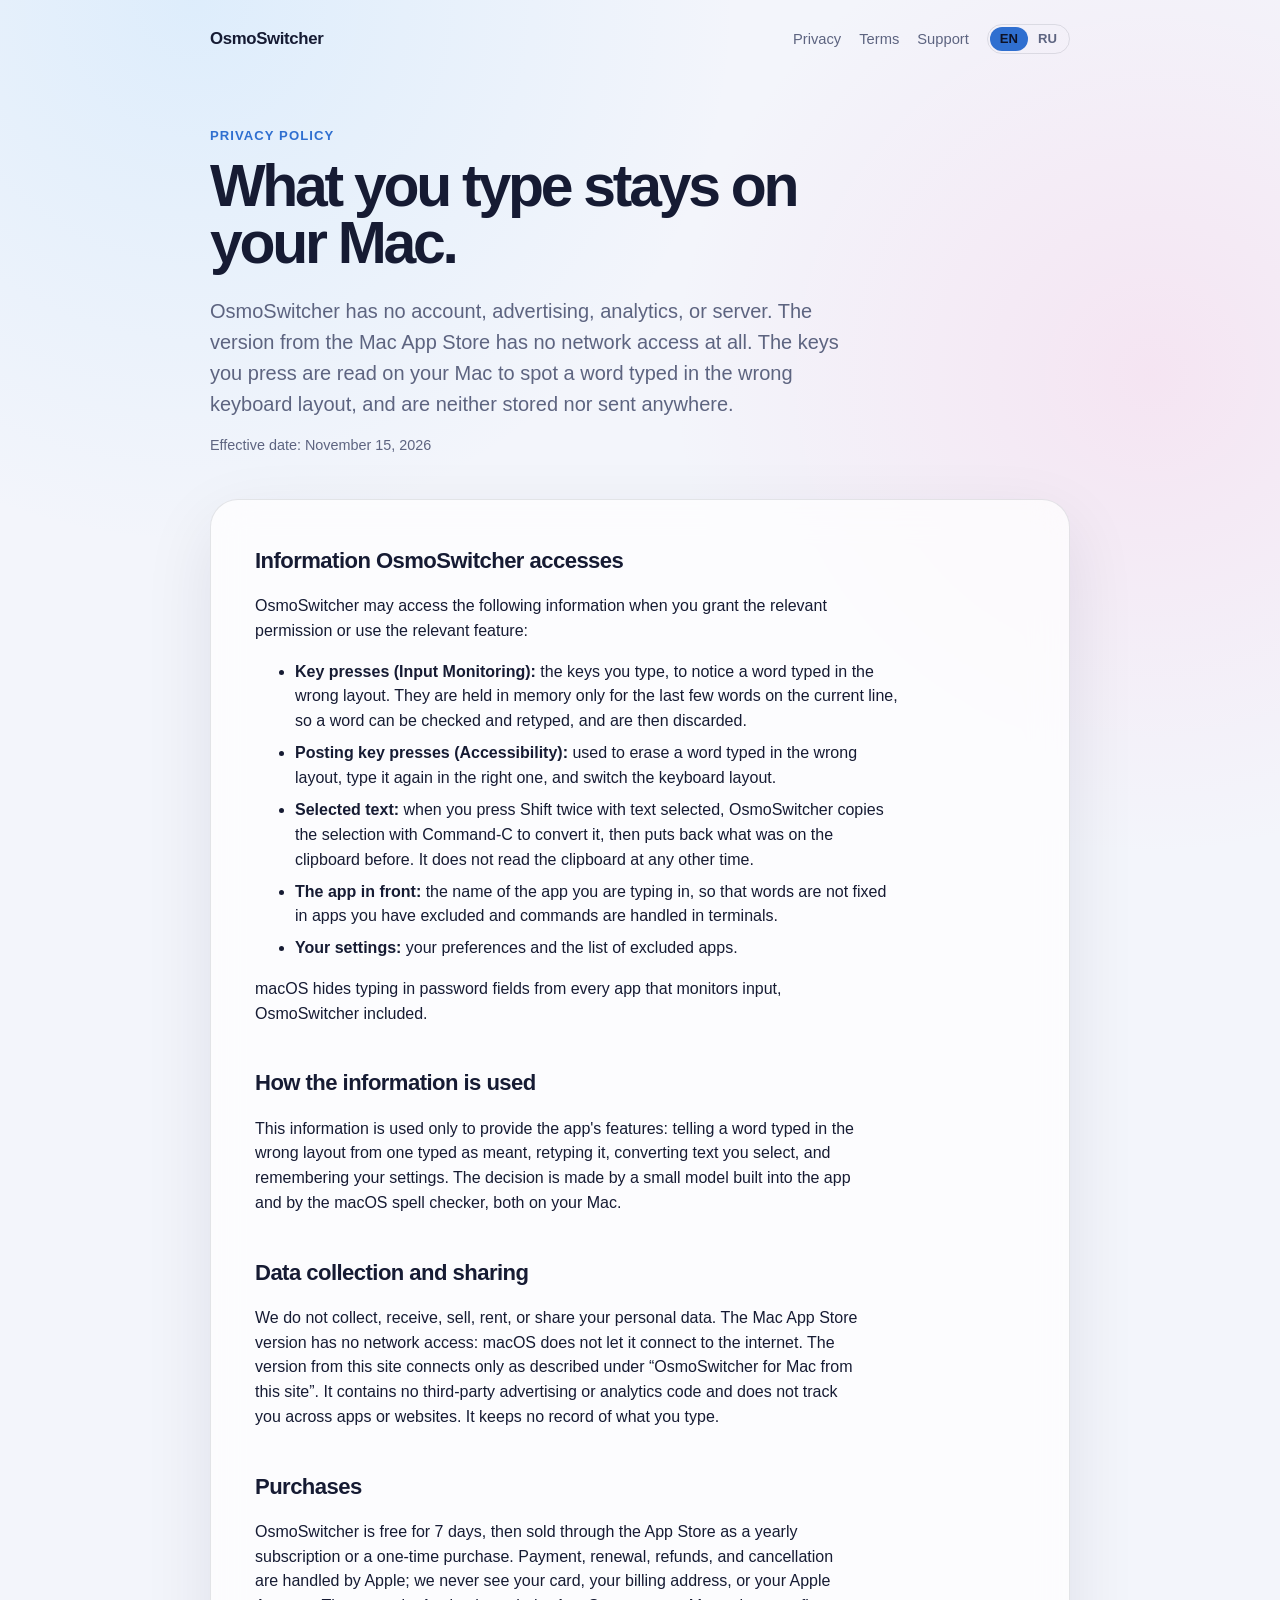
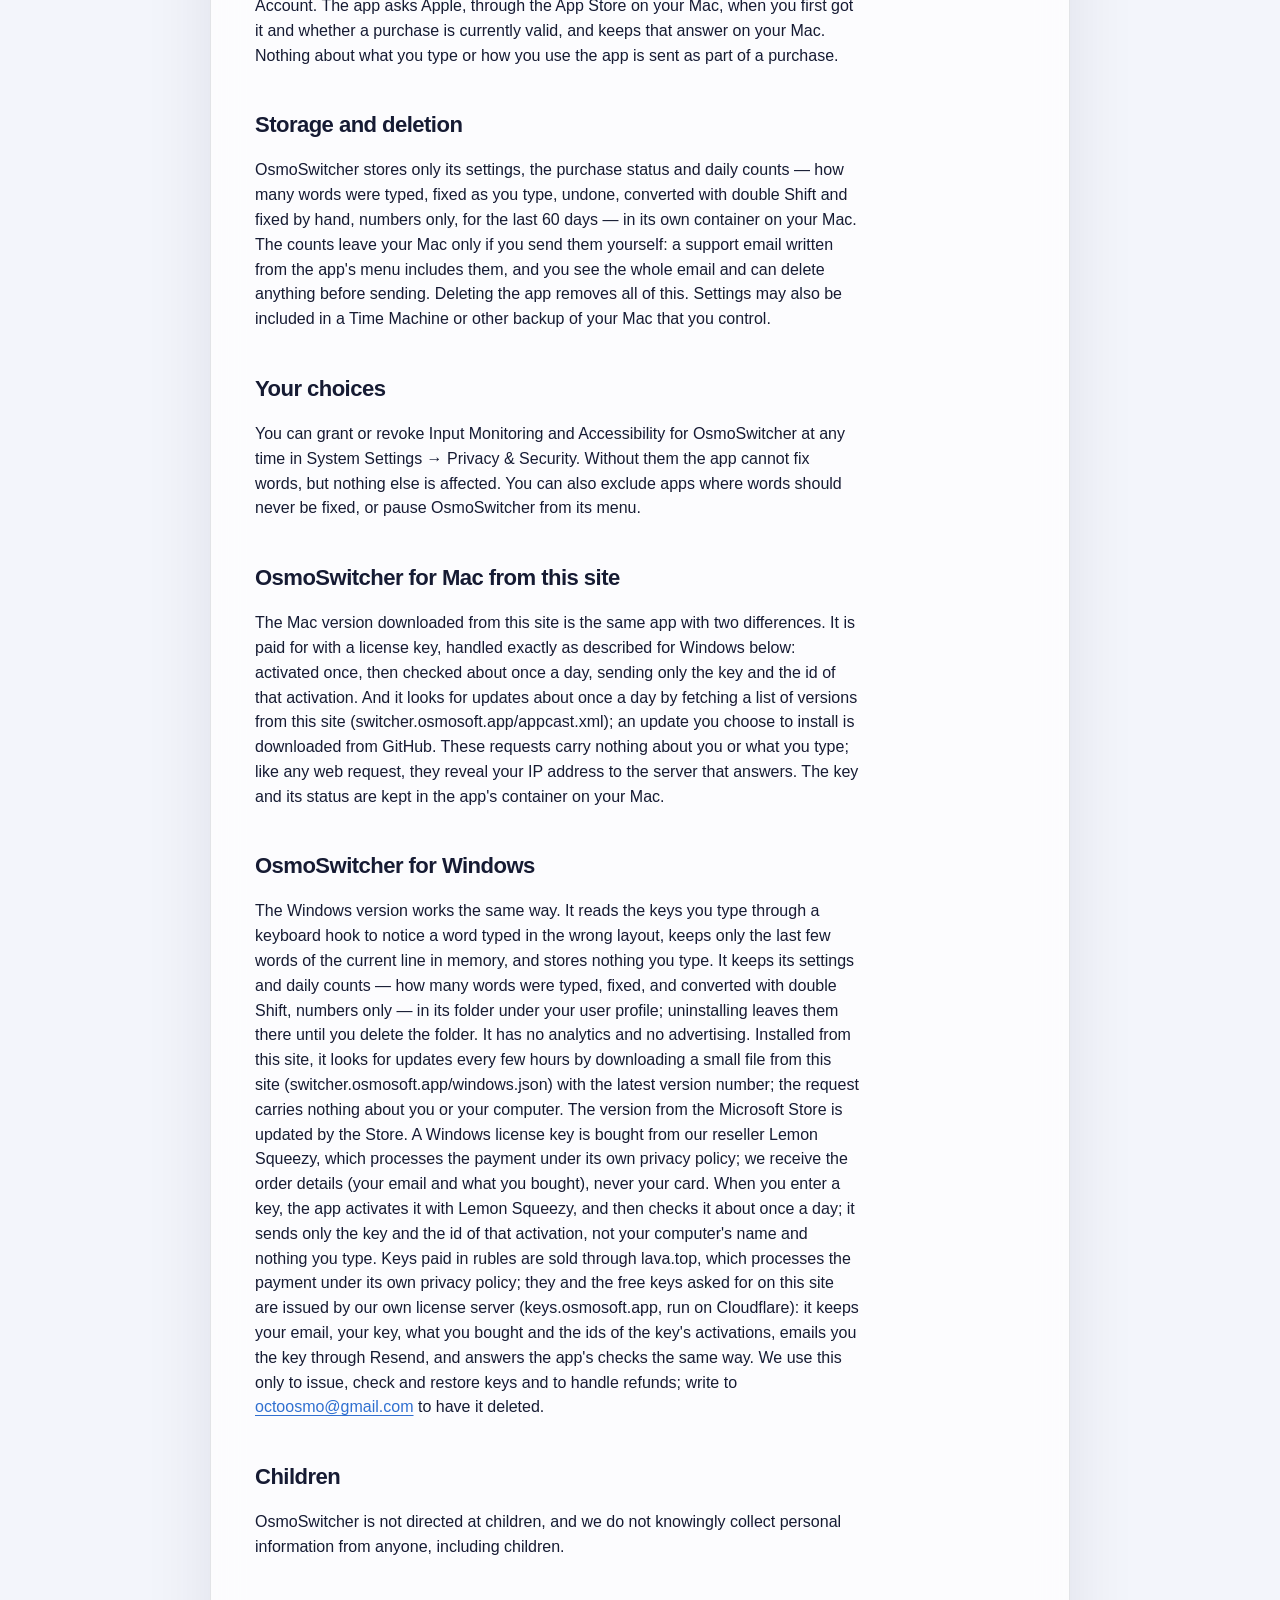
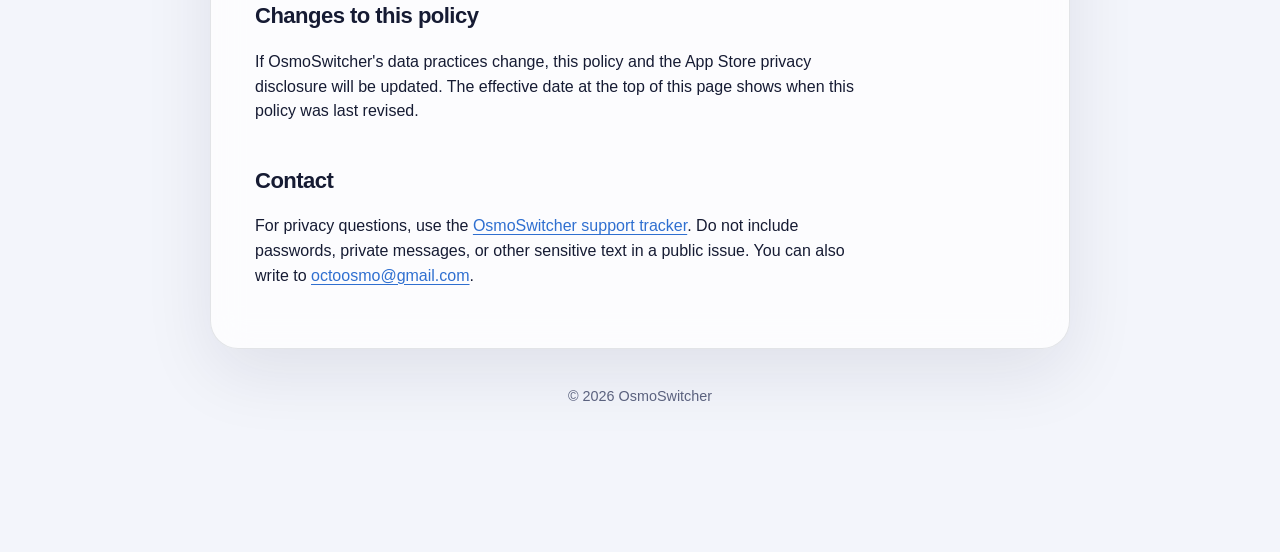
==== commit 0aa8b19d: "Windows 0.1.4: windows.json, the feed it updates from; privacy says so Co-Authored-By: Claude Opus 5" ====
--- a/privacy/index.html
+++ b/privacy/index.html
@@ -62,7 +62,7 @@
       <p>The Mac version downloaded from this site is the same app with two differences. It is paid for with a license key, handled exactly as described for Windows below: activated once, then checked about once a day, sending only the key and the id of that activation. And it looks for updates about once a day by fetching a list of versions from this site (switcher.osmosoft.app/appcast.xml); an update you choose to install is downloaded from GitHub. These requests carry nothing about you or what you type; like any web request, they reveal your IP address to the server that answers. The key and its status are kept in the app's container on your Mac.</p>
 
       <h2>OsmoSwitcher for Windows</h2>
-      <p>The Windows version works the same way. It reads the keys you type through a keyboard hook to notice a word typed in the wrong layout, keeps only the last few words of the current line in memory, and stores nothing you type. It keeps its settings and daily counts — how many words were typed, fixed, and converted with double Shift, numbers only — in its folder under your user profile; uninstalling leaves them there until you delete the folder. It has no analytics and no advertising. A Windows license key is bought from our reseller Lemon Squeezy, which processes the payment under its own privacy policy; we receive the order details (your email and what you bought), never your card. When you enter a key, the app activates it with Lemon Squeezy, and then checks it about once a day; it sends only the key and the id of that activation, not your computer's name and nothing you type. Keys paid in rubles are sold through lava.top, which processes the payment under its own privacy policy; they and the free keys asked for on this site are issued by our own license server (keys.osmosoft.app, run on Cloudflare): it keeps your email, your key, what you bought and the ids of the key's activations, emails you the key through Resend, and answers the app's checks the same way. We use this only to issue, check and restore keys and to handle refunds; write to <a href="mailto:octoosmo@gmail.com">octoosmo@gmail.com</a> to have it deleted.</p>
+      <p>The Windows version works the same way. It reads the keys you type through a keyboard hook to notice a word typed in the wrong layout, keeps only the last few words of the current line in memory, and stores nothing you type. It keeps its settings and daily counts — how many words were typed, fixed, and converted with double Shift, numbers only — in its folder under your user profile; uninstalling leaves them there until you delete the folder. It has no analytics and no advertising. Installed from this site, it looks for updates every few hours by downloading a small file from this site (switcher.osmosoft.app/windows.json) with the latest version number; the request carries nothing about you or your computer. The version from the Microsoft Store is updated by the Store. A Windows license key is bought from our reseller Lemon Squeezy, which processes the payment under its own privacy policy; we receive the order details (your email and what you bought), never your card. When you enter a key, the app activates it with Lemon Squeezy, and then checks it about once a day; it sends only the key and the id of that activation, not your computer's name and nothing you type. Keys paid in rubles are sold through lava.top, which processes the payment under its own privacy policy; they and the free keys asked for on this site are issued by our own license server (keys.osmosoft.app, run on Cloudflare): it keeps your email, your key, what you bought and the ids of the key's activations, emails you the key through Resend, and answers the app's checks the same way. We use this only to issue, check and restore keys and to handle refunds; write to <a href="mailto:octoosmo@gmail.com">octoosmo@gmail.com</a> to have it deleted.</p>
 
       <h2>Children</h2>
       <p>OsmoSwitcher is not directed at children, and we do not knowingly collect personal information from anyone, including children.</p>
@@ -112,7 +112,7 @@
       <p>Версия для Mac, скачанная с этого сайта, — то же приложение с двумя отличиями. Она работает по лицензионному ключу, с которым всё происходит так же, как описано ниже для Windows: ключ активируется один раз, а потом проверяется примерно раз в день, и передаются только ключ и номер этой активации. И примерно раз в день она проверяет обновления, загружая список версий с этого сайта (switcher.osmosoft.app/appcast.xml); обновление, которое вы решите установить, скачивается с GitHub. В этих запросах нет ничего о вас и о том, что вы печатаете; как и любой запрос в интернете, они показывают отвечающему серверу ваш IP-адрес. Ключ и его состояние хранятся в контейнере приложения на вашем Mac.</p>
 
       <h2>OsmoSwitcher для Windows</h2>
-      <p>Версия для Windows работает так же. Она читает нажатия клавиш через перехват клавиатуры, чтобы заметить слово не в той раскладке, держит в памяти только последние несколько слов текущей строки и не сохраняет ничего из набранного. Настройки и счётчики по дням — сколько слов набрано, исправлено и переведено двойным Shift, только числа — хранятся в её папке в профиле пользователя; при удалении приложения они остаются там, пока вы не удалите папку. Аналитики и рекламы нет. Лицензионный ключ для Windows продаёт наш реселлер Lemon Squeezy, который обрабатывает оплату по своей политике конфиденциальности; мы получаем данные заказа (вашу почту и что куплено), но не данные карты. Когда вы вводите ключ, приложение активирует его у Lemon Squeezy, а потом проверяет примерно раз в день; передаются только ключ и номер этой активации — ни имя компьютера, ни что-либо из набранного. Ключи за рубли продаются через lava.top, который обрабатывает оплату по своей политике конфиденциальности; их и бесплатные ключи, запрошенные на этом сайте, выдаёт наш собственный сервер ключей (keys.osmosoft.app, работает на Cloudflare): он хранит вашу почту, ключ, что куплено и номера активаций ключа, присылает ключ письмом через сервис Resend и так же отвечает на проверки приложения. Эти данные нужны только чтобы выдать, проверить и восстановить ключ и сделать возврат; чтобы их удалить, напишите на <a href="mailto:octoosmo@gmail.com">octoosmo@gmail.com</a>.</p>
+      <p>Версия для Windows работает так же. Она читает нажатия клавиш через перехват клавиатуры, чтобы заметить слово не в той раскладке, держит в памяти только последние несколько слов текущей строки и не сохраняет ничего из набранного. Настройки и счётчики по дням — сколько слов набрано, исправлено и переведено двойным Shift, только числа — хранятся в её папке в профиле пользователя; при удалении приложения они остаются там, пока вы не удалите папку. Аналитики и рекламы нет. Установленная с этого сайта, она раз в несколько часов проверяет обновления: скачивает с этого сайта маленький файл (switcher.osmosoft.app/windows.json) с номером последней версии; в запросе нет ничего о вас или вашем компьютере. Версию из Microsoft Store обновляет сам Store. Лицензионный ключ для Windows продаёт наш реселлер Lemon Squeezy, который обрабатывает оплату по своей политике конфиденциальности; мы получаем данные заказа (вашу почту и что куплено), но не данные карты. Когда вы вводите ключ, приложение активирует его у Lemon Squeezy, а потом проверяет примерно раз в день; передаются только ключ и номер этой активации — ни имя компьютера, ни что-либо из набранного. Ключи за рубли продаются через lava.top, который обрабатывает оплату по своей политике конфиденциальности; их и бесплатные ключи, запрошенные на этом сайте, выдаёт наш собственный сервер ключей (keys.osmosoft.app, работает на Cloudflare): он хранит вашу почту, ключ, что куплено и номера активаций ключа, присылает ключ письмом через сервис Resend и так же отвечает на проверки приложения. Эти данные нужны только чтобы выдать, проверить и восстановить ключ и сделать возврат; чтобы их удалить, напишите на <a href="mailto:octoosmo@gmail.com">octoosmo@gmail.com</a>.</p>
 
       <h2>Дети</h2>
       <p>OsmoSwitcher не предназначен специально для детей. Мы сознательно не собираем персональные данные ни детей, ни других пользователей.</p>
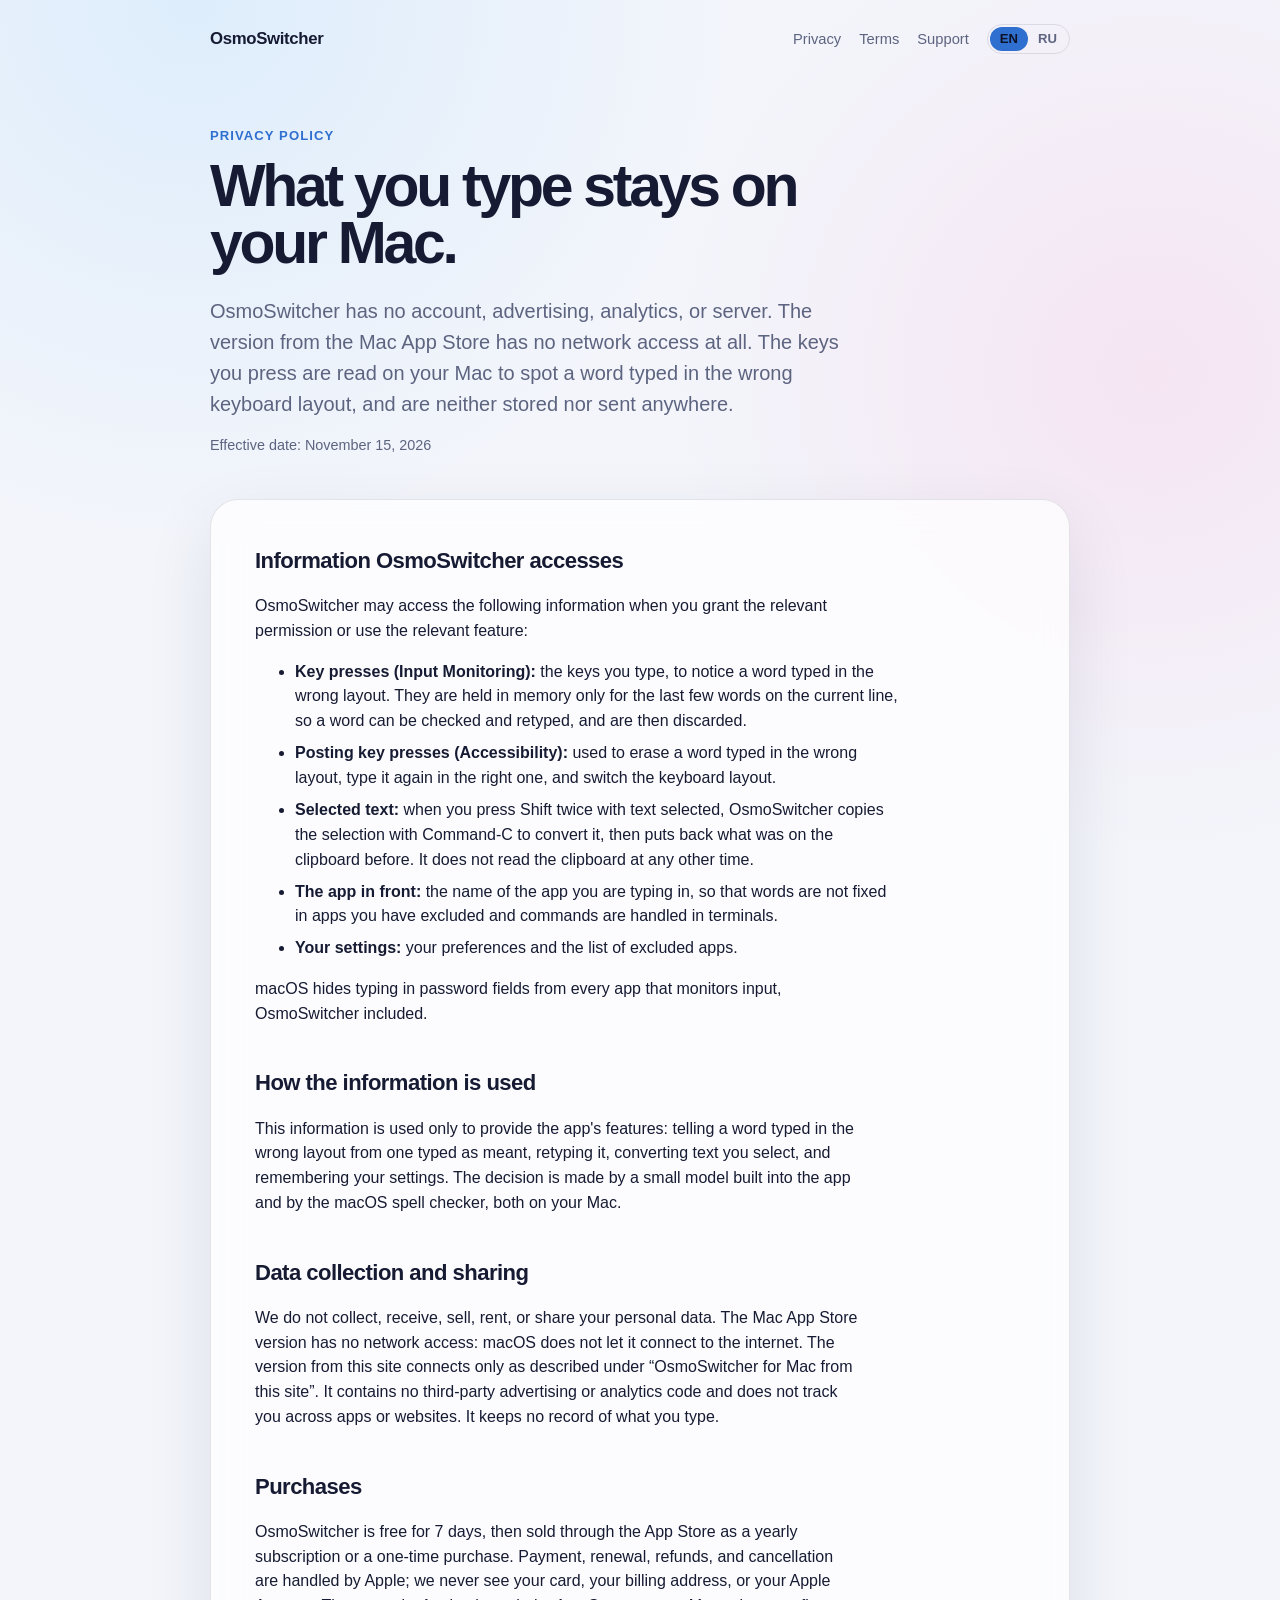
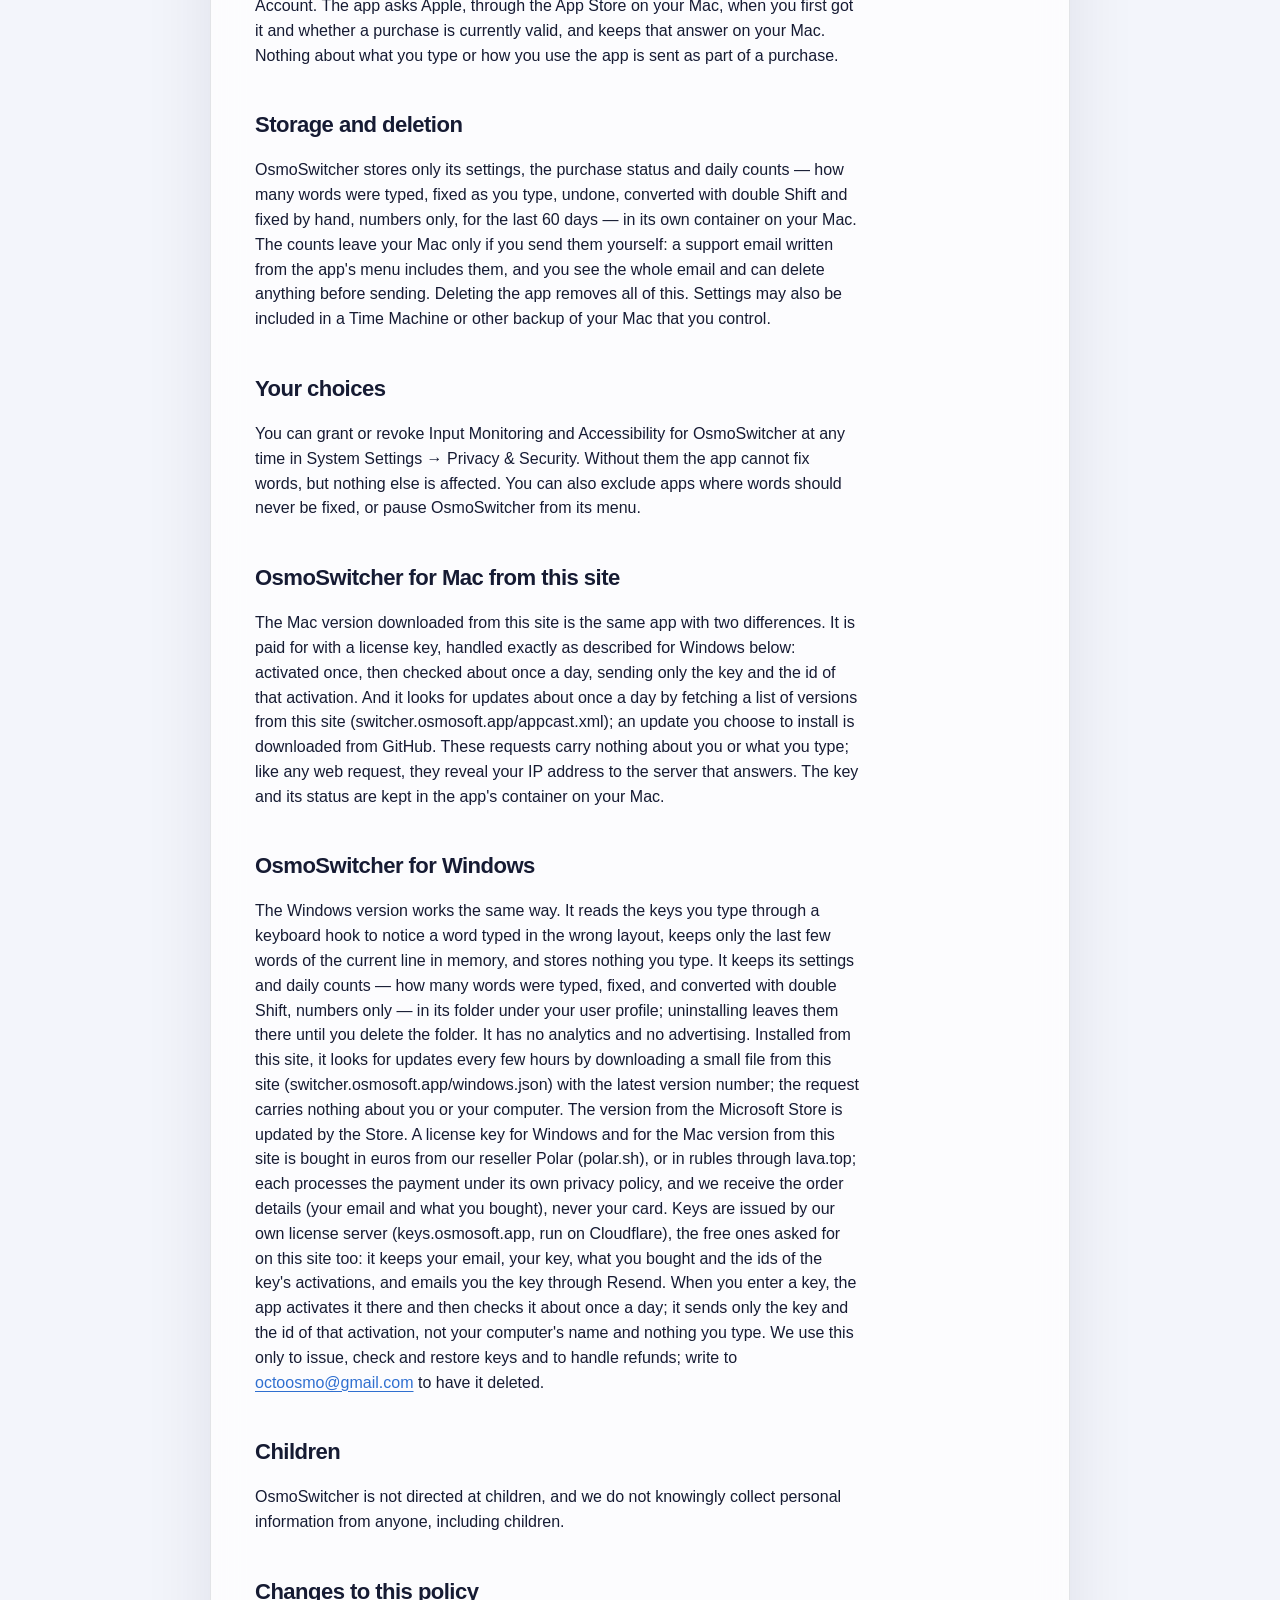
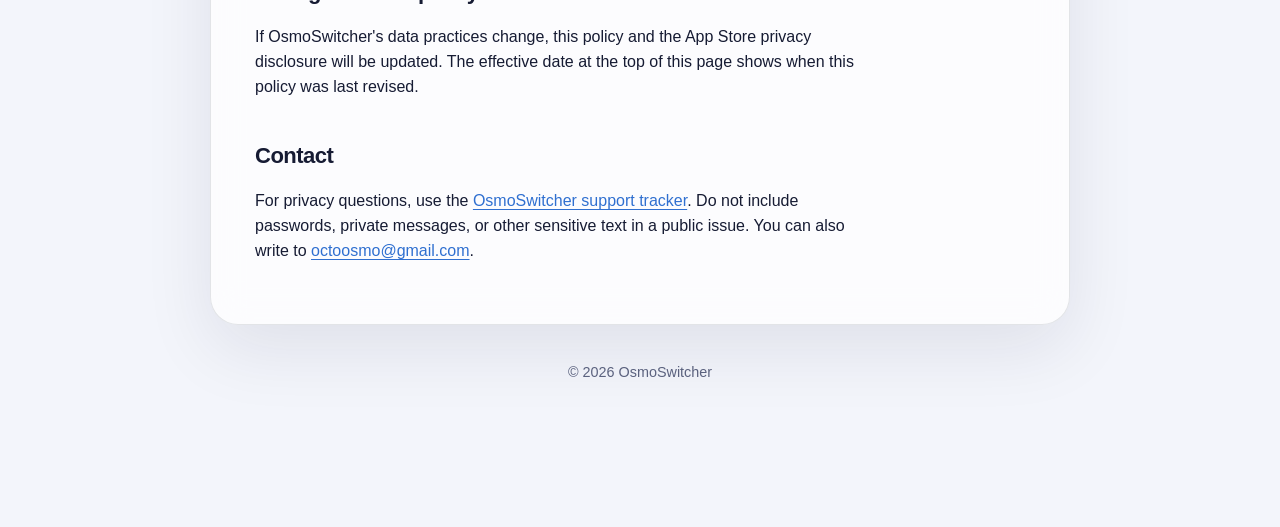
==== commit be489832: "Euro payments through Polar instead of Lemon Squeezy Lemon Squeezy no longer takes new stores. Polar" ====
--- a/privacy/index.html
+++ b/privacy/index.html
@@ -62,7 +62,7 @@
       <p>The Mac version downloaded from this site is the same app with two differences. It is paid for with a license key, handled exactly as described for Windows below: activated once, then checked about once a day, sending only the key and the id of that activation. And it looks for updates about once a day by fetching a list of versions from this site (switcher.osmosoft.app/appcast.xml); an update you choose to install is downloaded from GitHub. These requests carry nothing about you or what you type; like any web request, they reveal your IP address to the server that answers. The key and its status are kept in the app's container on your Mac.</p>
 
       <h2>OsmoSwitcher for Windows</h2>
-      <p>The Windows version works the same way. It reads the keys you type through a keyboard hook to notice a word typed in the wrong layout, keeps only the last few words of the current line in memory, and stores nothing you type. It keeps its settings and daily counts — how many words were typed, fixed, and converted with double Shift, numbers only — in its folder under your user profile; uninstalling leaves them there until you delete the folder. It has no analytics and no advertising. Installed from this site, it looks for updates every few hours by downloading a small file from this site (switcher.osmosoft.app/windows.json) with the latest version number; the request carries nothing about you or your computer. The version from the Microsoft Store is updated by the Store. A Windows license key is bought from our reseller Lemon Squeezy, which processes the payment under its own privacy policy; we receive the order details (your email and what you bought), never your card. When you enter a key, the app activates it with Lemon Squeezy, and then checks it about once a day; it sends only the key and the id of that activation, not your computer's name and nothing you type. Keys paid in rubles are sold through lava.top, which processes the payment under its own privacy policy; they and the free keys asked for on this site are issued by our own license server (keys.osmosoft.app, run on Cloudflare): it keeps your email, your key, what you bought and the ids of the key's activations, emails you the key through Resend, and answers the app's checks the same way. We use this only to issue, check and restore keys and to handle refunds; write to <a href="mailto:octoosmo@gmail.com">octoosmo@gmail.com</a> to have it deleted.</p>
+      <p>The Windows version works the same way. It reads the keys you type through a keyboard hook to notice a word typed in the wrong layout, keeps only the last few words of the current line in memory, and stores nothing you type. It keeps its settings and daily counts — how many words were typed, fixed, and converted with double Shift, numbers only — in its folder under your user profile; uninstalling leaves them there until you delete the folder. It has no analytics and no advertising. Installed from this site, it looks for updates every few hours by downloading a small file from this site (switcher.osmosoft.app/windows.json) with the latest version number; the request carries nothing about you or your computer. The version from the Microsoft Store is updated by the Store. A license key for Windows and for the Mac version from this site is bought in euros from our reseller Polar (polar.sh), or in rubles through lava.top; each processes the payment under its own privacy policy, and we receive the order details (your email and what you bought), never your card. Keys are issued by our own license server (keys.osmosoft.app, run on Cloudflare), the free ones asked for on this site too: it keeps your email, your key, what you bought and the ids of the key's activations, and emails you the key through Resend. When you enter a key, the app activates it there and then checks it about once a day; it sends only the key and the id of that activation, not your computer's name and nothing you type. We use this only to issue, check and restore keys and to handle refunds; write to <a href="mailto:octoosmo@gmail.com">octoosmo@gmail.com</a> to have it deleted.</p>
 
       <h2>Children</h2>
       <p>OsmoSwitcher is not directed at children, and we do not knowingly collect personal information from anyone, including children.</p>
@@ -112,7 +112,7 @@
       <p>Версия для Mac, скачанная с этого сайта, — то же приложение с двумя отличиями. Она работает по лицензионному ключу, с которым всё происходит так же, как описано ниже для Windows: ключ активируется один раз, а потом проверяется примерно раз в день, и передаются только ключ и номер этой активации. И примерно раз в день она проверяет обновления, загружая список версий с этого сайта (switcher.osmosoft.app/appcast.xml); обновление, которое вы решите установить, скачивается с GitHub. В этих запросах нет ничего о вас и о том, что вы печатаете; как и любой запрос в интернете, они показывают отвечающему серверу ваш IP-адрес. Ключ и его состояние хранятся в контейнере приложения на вашем Mac.</p>
 
       <h2>OsmoSwitcher для Windows</h2>
-      <p>Версия для Windows работает так же. Она читает нажатия клавиш через перехват клавиатуры, чтобы заметить слово не в той раскладке, держит в памяти только последние несколько слов текущей строки и не сохраняет ничего из набранного. Настройки и счётчики по дням — сколько слов набрано, исправлено и переведено двойным Shift, только числа — хранятся в её папке в профиле пользователя; при удалении приложения они остаются там, пока вы не удалите папку. Аналитики и рекламы нет. Установленная с этого сайта, она раз в несколько часов проверяет обновления: скачивает с этого сайта маленький файл (switcher.osmosoft.app/windows.json) с номером последней версии; в запросе нет ничего о вас или вашем компьютере. Версию из Microsoft Store обновляет сам Store. Лицензионный ключ для Windows продаёт наш реселлер Lemon Squeezy, который обрабатывает оплату по своей политике конфиденциальности; мы получаем данные заказа (вашу почту и что куплено), но не данные карты. Когда вы вводите ключ, приложение активирует его у Lemon Squeezy, а потом проверяет примерно раз в день; передаются только ключ и номер этой активации — ни имя компьютера, ни что-либо из набранного. Ключи за рубли продаются через lava.top, который обрабатывает оплату по своей политике конфиденциальности; их и бесплатные ключи, запрошенные на этом сайте, выдаёт наш собственный сервер ключей (keys.osmosoft.app, работает на Cloudflare): он хранит вашу почту, ключ, что куплено и номера активаций ключа, присылает ключ письмом через сервис Resend и так же отвечает на проверки приложения. Эти данные нужны только чтобы выдать, проверить и восстановить ключ и сделать возврат; чтобы их удалить, напишите на <a href="mailto:octoosmo@gmail.com">octoosmo@gmail.com</a>.</p>
+      <p>Версия для Windows работает так же. Она читает нажатия клавиш через перехват клавиатуры, чтобы заметить слово не в той раскладке, держит в памяти только последние несколько слов текущей строки и не сохраняет ничего из набранного. Настройки и счётчики по дням — сколько слов набрано, исправлено и переведено двойным Shift, только числа — хранятся в её папке в профиле пользователя; при удалении приложения они остаются там, пока вы не удалите папку. Аналитики и рекламы нет. Установленная с этого сайта, она раз в несколько часов проверяет обновления: скачивает с этого сайта маленький файл (switcher.osmosoft.app/windows.json) с номером последней версии; в запросе нет ничего о вас или вашем компьютере. Версию из Microsoft Store обновляет сам Store. Лицензионный ключ для Windows и для версии Mac с этого сайта продаётся в евро через нашего реселлера Polar (polar.sh) или в рублях через lava.top; каждый обрабатывает оплату по своей политике конфиденциальности, а мы получаем данные заказа (вашу почту и что куплено), но не данные карты. Ключи, и бесплатные, запрошенные на этом сайте, тоже, выдаёт наш собственный сервер ключей (keys.osmosoft.app, работает на Cloudflare): он хранит вашу почту, ключ, что куплено и номера активаций ключа и присылает ключ письмом через сервис Resend. Когда вы вводите ключ, приложение активирует его там, а потом проверяет примерно раз в день; передаются только ключ и номер этой активации — ни имя компьютера, ни что-либо из набранного. Эти данные нужны только чтобы выдать, проверить и восстановить ключ и сделать возврат; чтобы их удалить, напишите на <a href="mailto:octoosmo@gmail.com">octoosmo@gmail.com</a>.</p>
 
       <h2>Дети</h2>
       <p>OsmoSwitcher не предназначен специально для детей. Мы сознательно не собираем персональные данные ни детей, ни других пользователей.</p>
--- a/styles.css
+++ b/styles.css
@@ -333,7 +333,9 @@
   display: block;
   width: 112px;
   height: 112px;
-  margin: 0 0 22px -8px;
+  margin: 0 0 26px -2px;
+  /* The app's own rounded tile (icon-512.png, from Design/icon/windows.py), lifted a little. */
+  filter: drop-shadow(0 10px 22px rgba(20, 24, 60, 0.28)) drop-shadow(0 2px 4px rgba(20, 24, 60, 0.16));
 }
 
 kbd {
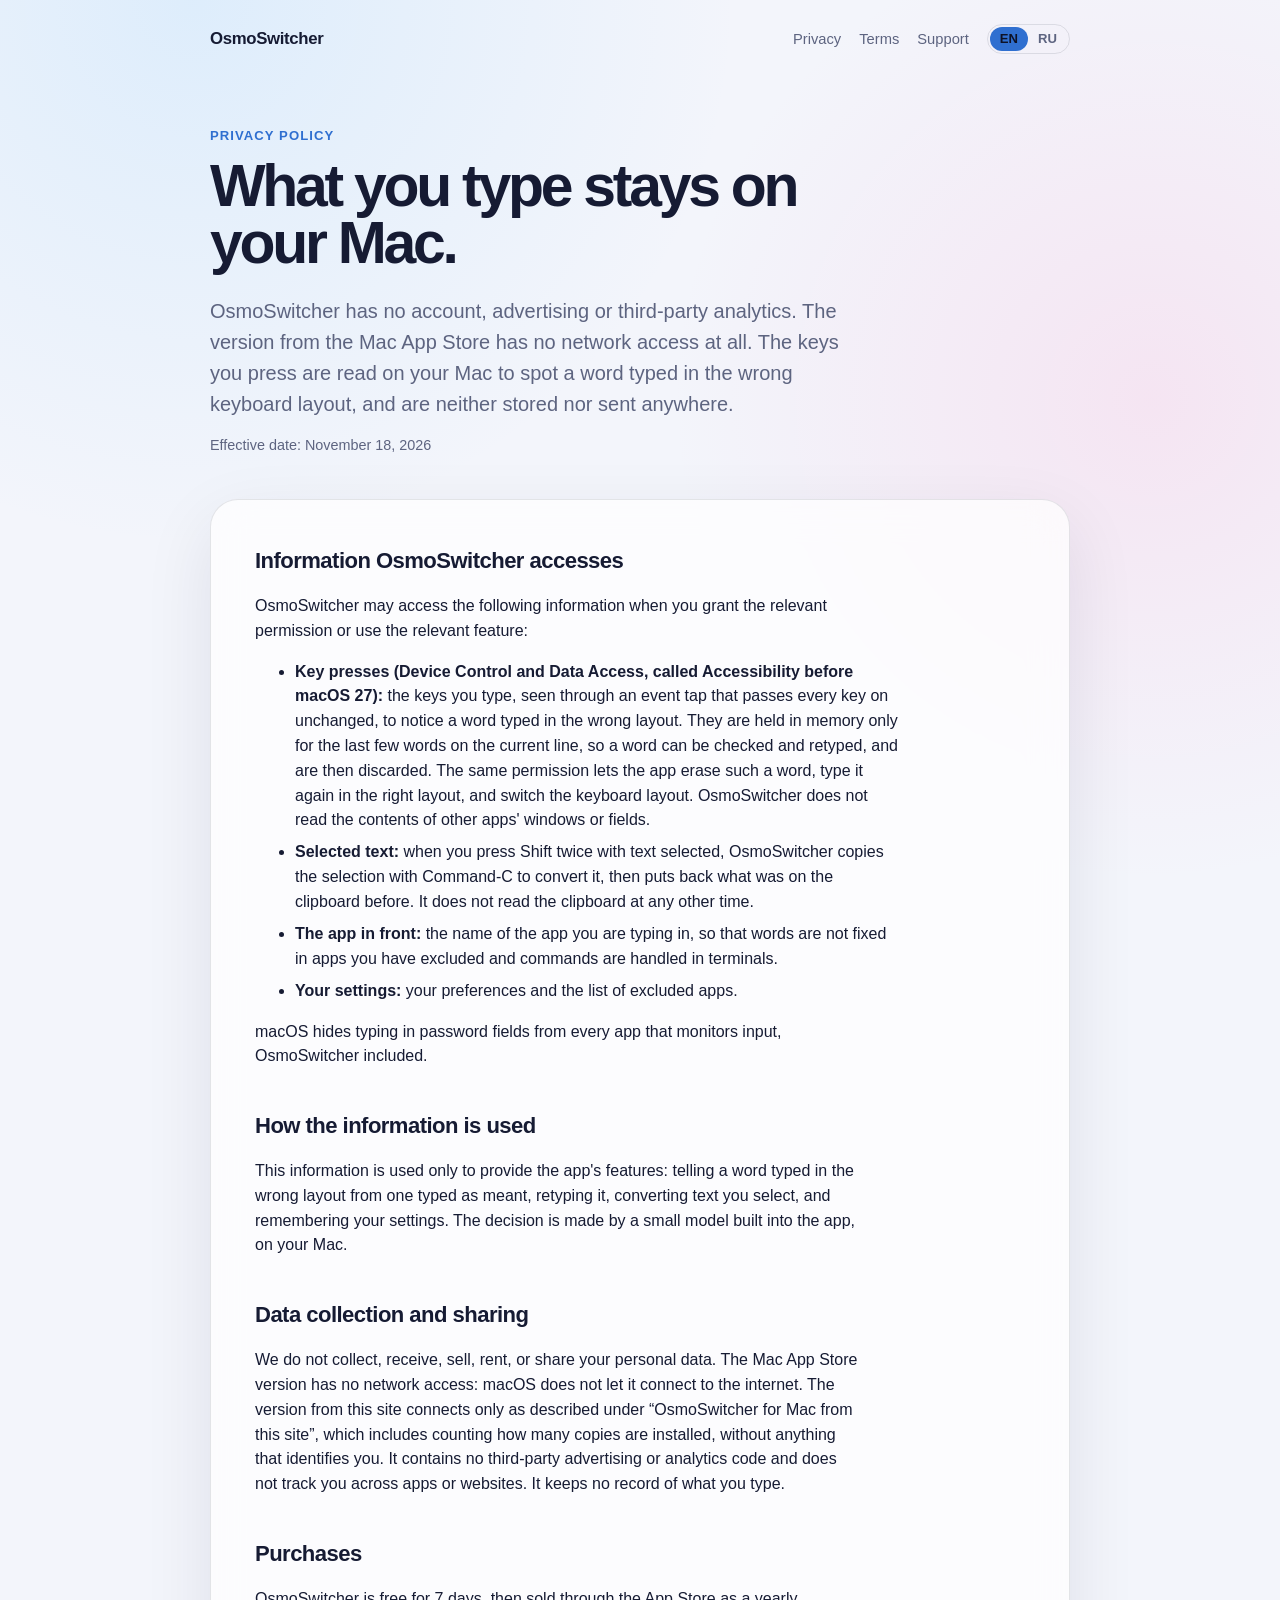
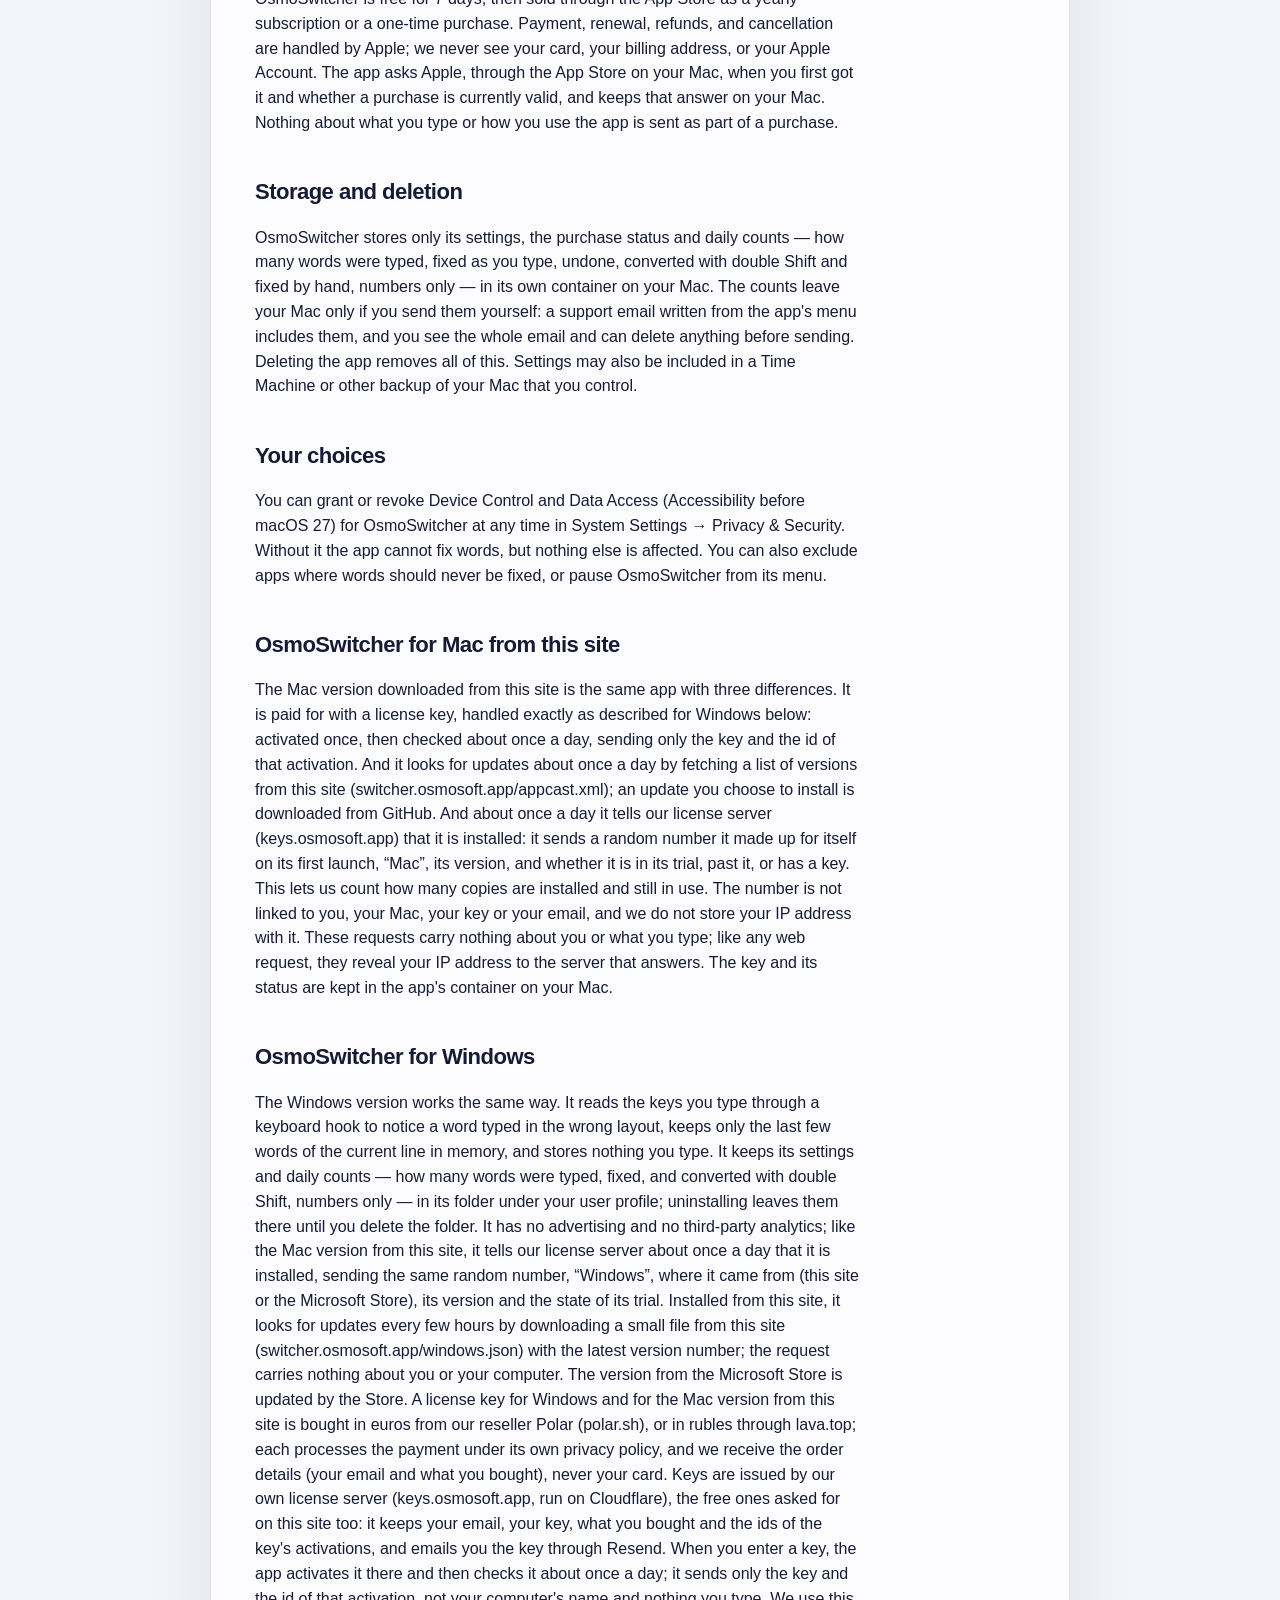
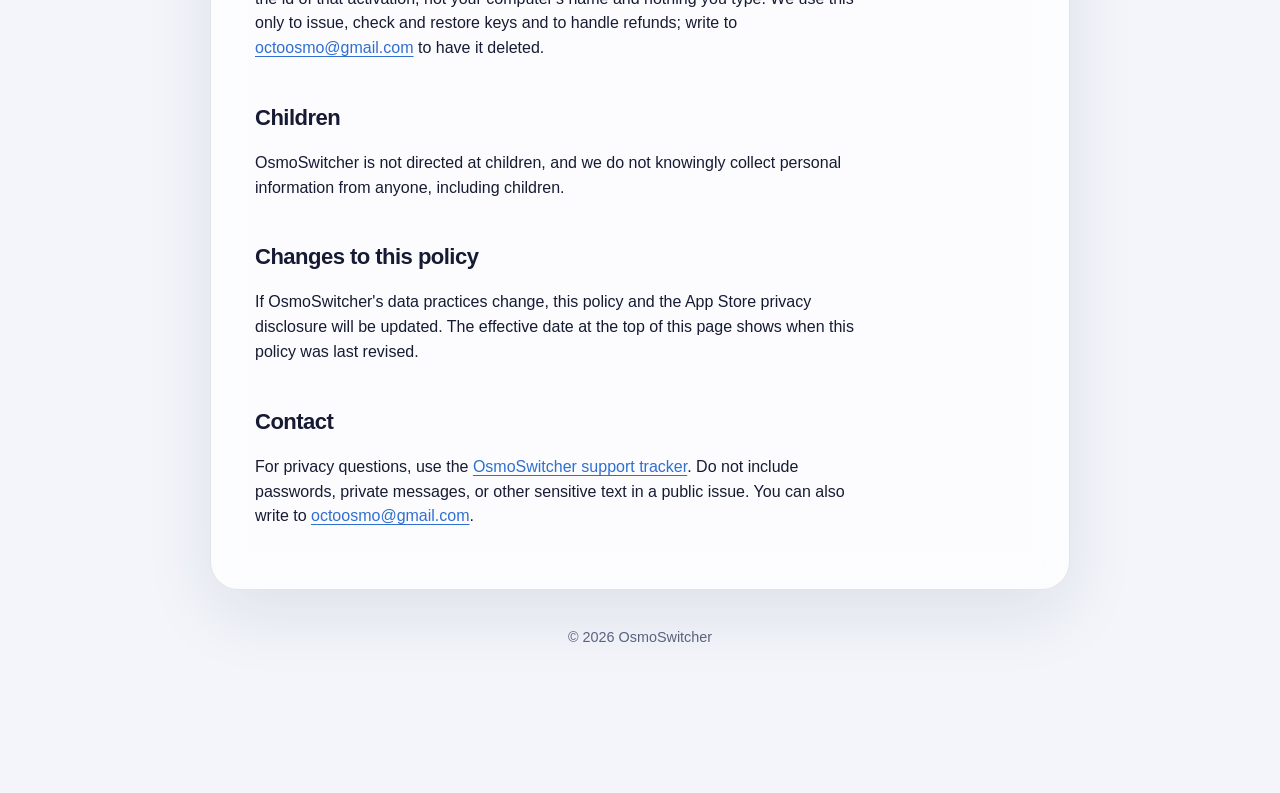
==== commit 377252ec: "Privacy: install counts, one permission, nothing read from other apps The apps from the site and the" ====
--- a/privacy/index.html
+++ b/privacy/index.html
@@ -5,7 +5,9 @@
   <meta name="viewport" content="width=device-width, initial-scale=1">
   <meta name="description" content="Privacy Policy for the OsmoSwitcher Mac app.">
   <title data-ru="Политика конфиденциальности — OsmoSwitcher">Privacy Policy — OsmoSwitcher</title>
-  <link rel="icon" href="../icon.png">
+  <link rel="icon" href="/favicon.ico" sizes="48x48">
+  <link rel="icon" href="/favicon.svg" type="image/svg+xml">
+  <link rel="apple-touch-icon" href="/apple-touch-icon.png">
   <link rel="stylesheet" href="../styles.css">
   <script src="../lang.js"></script>
 </head>
@@ -27,16 +29,15 @@
     <header data-only="en">
       <p class="eyebrow">Privacy Policy</p>
       <h1>What you type stays on your Mac.</h1>
-      <p class="lede">OsmoSwitcher has no account, advertising, analytics, or server. The version from the Mac App Store has no network access at all. The keys you press are read on your Mac to spot a word typed in the wrong keyboard layout, and are neither stored nor sent anywhere.</p>
-      <p class="meta">Effective date: November 15, 2026</p>
+      <p class="lede">OsmoSwitcher has no account, advertising or third-party analytics. The version from the Mac App Store has no network access at all. The keys you press are read on your Mac to spot a word typed in the wrong keyboard layout, and are neither stored nor sent anywhere.</p>
+      <p class="meta">Effective date: November 18, 2026</p>
     </header>
 
     <article id="en" data-only="en">
       <h2>Information OsmoSwitcher accesses</h2>
       <p>OsmoSwitcher may access the following information when you grant the relevant permission or use the relevant feature:</p>
       <ul>
-        <li><strong>Key presses (Input Monitoring):</strong> the keys you type, to notice a word typed in the wrong layout. They are held in memory only for the last few words on the current line, so a word can be checked and retyped, and are then discarded.</li>
-        <li><strong>Posting key presses (Accessibility):</strong> used to erase a word typed in the wrong layout, type it again in the right one, and switch the keyboard layout.</li>
+        <li><strong>Key presses (Device Control and Data Access, called Accessibility before macOS 27):</strong> the keys you type, seen through an event tap that passes every key on unchanged, to notice a word typed in the wrong layout. They are held in memory only for the last few words on the current line, so a word can be checked and retyped, and are then discarded. The same permission lets the app erase such a word, type it again in the right layout, and switch the keyboard layout. OsmoSwitcher does not read the contents of other apps' windows or fields.</li>
         <li><strong>Selected text:</strong> when you press Shift twice with text selected, OsmoSwitcher copies the selection with Command-C to convert it, then puts back what was on the clipboard before. It does not read the clipboard at any other time.</li>
         <li><strong>The app in front:</strong> the name of the app you are typing in, so that words are not fixed in apps you have excluded and commands are handled in terminals.</li>
         <li><strong>Your settings:</strong> your preferences and the list of excluded apps.</li>
@@ -44,25 +45,25 @@
       <p>macOS hides typing in password fields from every app that monitors input, OsmoSwitcher included.</p>
 
       <h2>How the information is used</h2>
-      <p>This information is used only to provide the app's features: telling a word typed in the wrong layout from one typed as meant, retyping it, converting text you select, and remembering your settings. The decision is made by a small model built into the app and by the macOS spell checker, both on your Mac.</p>
+      <p>This information is used only to provide the app's features: telling a word typed in the wrong layout from one typed as meant, retyping it, converting text you select, and remembering your settings. The decision is made by a small model built into the app, on your Mac.</p>
 
       <h2>Data collection and sharing</h2>
-      <p>We do not collect, receive, sell, rent, or share your personal data. The Mac App Store version has no network access: macOS does not let it connect to the internet. The version from this site connects only as described under “OsmoSwitcher for Mac from this site”. It contains no third-party advertising or analytics code and does not track you across apps or websites. It keeps no record of what you type.</p>
+      <p>We do not collect, receive, sell, rent, or share your personal data. The Mac App Store version has no network access: macOS does not let it connect to the internet. The version from this site connects only as described under “OsmoSwitcher for Mac from this site”, which includes counting how many copies are installed, without anything that identifies you. It contains no third-party advertising or analytics code and does not track you across apps or websites. It keeps no record of what you type.</p>
 
       <h2>Purchases</h2>
       <p>OsmoSwitcher is free for 7 days, then sold through the App Store as a yearly subscription or a one-time purchase. Payment, renewal, refunds, and cancellation are handled by Apple; we never see your card, your billing address, or your Apple Account. The app asks Apple, through the App Store on your Mac, when you first got it and whether a purchase is currently valid, and keeps that answer on your Mac. Nothing about what you type or how you use the app is sent as part of a purchase.</p>
 
       <h2>Storage and deletion</h2>
-      <p>OsmoSwitcher stores only its settings, the purchase status and daily counts — how many words were typed, fixed as you type, undone, converted with double Shift and fixed by hand, numbers only, for the last 60 days — in its own container on your Mac. The counts leave your Mac only if you send them yourself: a support email written from the app's menu includes them, and you see the whole email and can delete anything before sending. Deleting the app removes all of this. Settings may also be included in a Time Machine or other backup of your Mac that you control.</p>
+      <p>OsmoSwitcher stores only its settings, the purchase status and daily counts — how many words were typed, fixed as you type, undone, converted with double Shift and fixed by hand, numbers only — in its own container on your Mac. The counts leave your Mac only if you send them yourself: a support email written from the app's menu includes them, and you see the whole email and can delete anything before sending. Deleting the app removes all of this. Settings may also be included in a Time Machine or other backup of your Mac that you control.</p>
 
       <h2>Your choices</h2>
-      <p>You can grant or revoke Input Monitoring and Accessibility for OsmoSwitcher at any time in System Settings → Privacy &amp; Security. Without them the app cannot fix words, but nothing else is affected. You can also exclude apps where words should never be fixed, or pause OsmoSwitcher from its menu.</p>
+      <p>You can grant or revoke Device Control and Data Access (Accessibility before macOS 27) for OsmoSwitcher at any time in System Settings → Privacy &amp; Security. Without it the app cannot fix words, but nothing else is affected. You can also exclude apps where words should never be fixed, or pause OsmoSwitcher from its menu.</p>
 
       <h2>OsmoSwitcher for Mac from this site</h2>
-      <p>The Mac version downloaded from this site is the same app with two differences. It is paid for with a license key, handled exactly as described for Windows below: activated once, then checked about once a day, sending only the key and the id of that activation. And it looks for updates about once a day by fetching a list of versions from this site (switcher.osmosoft.app/appcast.xml); an update you choose to install is downloaded from GitHub. These requests carry nothing about you or what you type; like any web request, they reveal your IP address to the server that answers. The key and its status are kept in the app's container on your Mac.</p>
+      <p>The Mac version downloaded from this site is the same app with three differences. It is paid for with a license key, handled exactly as described for Windows below: activated once, then checked about once a day, sending only the key and the id of that activation. And it looks for updates about once a day by fetching a list of versions from this site (switcher.osmosoft.app/appcast.xml); an update you choose to install is downloaded from GitHub. And about once a day it tells our license server (keys.osmosoft.app) that it is installed: it sends a random number it made up for itself on its first launch, “Mac”, its version, and whether it is in its trial, past it, or has a key. This lets us count how many copies are installed and still in use. The number is not linked to you, your Mac, your key or your email, and we do not store your IP address with it. These requests carry nothing about you or what you type; like any web request, they reveal your IP address to the server that answers. The key and its status are kept in the app's container on your Mac.</p>
 
       <h2>OsmoSwitcher for Windows</h2>
-      <p>The Windows version works the same way. It reads the keys you type through a keyboard hook to notice a word typed in the wrong layout, keeps only the last few words of the current line in memory, and stores nothing you type. It keeps its settings and daily counts — how many words were typed, fixed, and converted with double Shift, numbers only — in its folder under your user profile; uninstalling leaves them there until you delete the folder. It has no analytics and no advertising. Installed from this site, it looks for updates every few hours by downloading a small file from this site (switcher.osmosoft.app/windows.json) with the latest version number; the request carries nothing about you or your computer. The version from the Microsoft Store is updated by the Store. A license key for Windows and for the Mac version from this site is bought in euros from our reseller Polar (polar.sh), or in rubles through lava.top; each processes the payment under its own privacy policy, and we receive the order details (your email and what you bought), never your card. Keys are issued by our own license server (keys.osmosoft.app, run on Cloudflare), the free ones asked for on this site too: it keeps your email, your key, what you bought and the ids of the key's activations, and emails you the key through Resend. When you enter a key, the app activates it there and then checks it about once a day; it sends only the key and the id of that activation, not your computer's name and nothing you type. We use this only to issue, check and restore keys and to handle refunds; write to <a href="mailto:octoosmo@gmail.com">octoosmo@gmail.com</a> to have it deleted.</p>
+      <p>The Windows version works the same way. It reads the keys you type through a keyboard hook to notice a word typed in the wrong layout, keeps only the last few words of the current line in memory, and stores nothing you type. It keeps its settings and daily counts — how many words were typed, fixed, and converted with double Shift, numbers only — in its folder under your user profile; uninstalling leaves them there until you delete the folder. It has no advertising and no third-party analytics; like the Mac version from this site, it tells our license server about once a day that it is installed, sending the same random number, “Windows”, where it came from (this site or the Microsoft Store), its version and the state of its trial. Installed from this site, it looks for updates every few hours by downloading a small file from this site (switcher.osmosoft.app/windows.json) with the latest version number; the request carries nothing about you or your computer. The version from the Microsoft Store is updated by the Store. A license key for Windows and for the Mac version from this site is bought in euros from our reseller Polar (polar.sh), or in rubles through lava.top; each processes the payment under its own privacy policy, and we receive the order details (your email and what you bought), never your card. Keys are issued by our own license server (keys.osmosoft.app, run on Cloudflare), the free ones asked for on this site too: it keeps your email, your key, what you bought and the ids of the key's activations, and emails you the key through Resend. When you enter a key, the app activates it there and then checks it about once a day; it sends only the key and the id of that activation, not your computer's name and nothing you type. We use this only to issue, check and restore keys and to handle refunds; write to <a href="mailto:octoosmo@gmail.com">octoosmo@gmail.com</a> to have it deleted.</p>
 
       <h2>Children</h2>
       <p>OsmoSwitcher is not directed at children, and we do not knowingly collect personal information from anyone, including children.</p>
@@ -77,16 +78,15 @@
     <header id="ru" lang="ru" data-only="ru">
       <p class="eyebrow">Политика конфиденциальности</p>
       <h1>Всё, что вы печатаете, остаётся на вашем Mac</h1>
-      <p class="lede">У OsmoSwitcher нет аккаунта, рекламы, аналитики и сервера, а у версии из Mac App Store нет вовсе и доступа к сети. Нажатые клавиши читаются на вашем Mac, чтобы заметить слово, набранное не в той раскладке, и нигде не сохраняются и никуда не отправляются.</p>
-      <p class="meta">Дата вступления в силу: 15 ноября 2026 г.</p>
+      <p class="lede">У OsmoSwitcher нет аккаунта, рекламы и сторонней аналитики, а у версии из Mac App Store нет вовсе и доступа к сети. Нажатые клавиши читаются на вашем Mac, чтобы заметить слово, набранное не в той раскладке, и нигде не сохраняются и никуда не отправляются.</p>
+      <p class="meta">Дата вступления в силу: 18 ноября 2026 г.</p>
     </header>
 
     <article lang="ru" data-only="ru">
       <h2>К каким данным обращается OsmoSwitcher</h2>
       <p>OsmoSwitcher может обращаться к следующим данным, если вы выдали соответствующее разрешение или пользуетесь соответствующей функцией:</p>
       <ul>
-        <li><strong>Нажатия клавиш (мониторинг ввода):</strong> набираемые клавиши — чтобы заметить слово не в той раскладке. Они хранятся только в памяти и только для последних нескольких слов текущей строки, чтобы слово можно было проверить и перепечатать, а затем отбрасываются.</li>
-        <li><strong>Нажатие клавиш от имени пользователя (универсальный доступ):</strong> чтобы стереть слово, набранное не в той раскладке, напечатать его в нужной и переключить раскладку.</li>
+        <li><strong>Нажатия клавиш (разрешение «Управление устройством и доступ к данным», до macOS 27 — «Универсальный доступ»):</strong> набираемые клавиши, которые приложение видит через перехват событий, пропускающий каждую клавишу дальше без изменений, — чтобы заметить слово не в той раскладке. Они хранятся только в памяти и только для последних нескольких слов текущей строки, чтобы слово можно было проверить и перепечатать, а затем отбрасываются. Это же разрешение позволяет стереть такое слово, напечатать его в нужной раскладке и переключить раскладку. Содержимое окон и полей других приложений OsmoSwitcher не читает.</li>
         <li><strong>Выделенный текст:</strong> когда вы дважды нажимаете Shift при выделенном тексте, OsmoSwitcher копирует выделение сочетанием Command-C, чтобы его преобразовать, а затем возвращает в буфер обмена то, что там было. В остальное время буфер обмена не читается.</li>
         <li><strong>Активное приложение:</strong> название приложения, в котором вы печатаете, — чтобы не исправлять слова в исключённых вами приложениях и отдельно обрабатывать команды в терминалах.</li>
         <li><strong>Ваши настройки:</strong> параметры и список исключённых приложений.</li>
@@ -94,25 +94,25 @@
       <p>Ввод в полях паролей macOS скрывает от всех приложений, следящих за вводом, в том числе от OsmoSwitcher.</p>
 
       <h2>Как используются данные</h2>
-      <p>Эти сведения используются только для работы приложения: чтобы отличить слово, набранное не в той раскладке, от набранного намеренно, перепечатать его, преобразовать выделенный текст и запомнить ваши настройки. Решение принимают небольшая модель, встроенная в приложение, и системная проверка орфографии macOS — обе на вашем Mac.</p>
+      <p>Эти сведения используются только для работы приложения: чтобы отличить слово, набранное не в той раскладке, от набранного намеренно, перепечатать его, преобразовать выделенный текст и запомнить ваши настройки. Решение принимает небольшая модель, встроенная в приложение, на вашем Mac.</p>
 
       <h2>Сбор и передача данных</h2>
-      <p>Мы не собираем, не получаем, не продаём, не сдаём в аренду и не передаём ваши персональные данные. У версии из Mac App Store нет доступа к сети: macOS не даёт ей подключаться к интернету. Версия с этого сайта подключается только так, как описано в разделе «OsmoSwitcher для Mac с этого сайта». В нём нет стороннего рекламного или аналитического кода, и оно не отслеживает вас в других приложениях или на сайтах. Приложение не ведёт записей того, что вы печатаете.</p>
+      <p>Мы не собираем, не получаем, не продаём, не сдаём в аренду и не передаём ваши персональные данные. У версии из Mac App Store нет доступа к сети: macOS не даёт ей подключаться к интернету. Версия с этого сайта подключается только так, как описано в разделе «OsmoSwitcher для Mac с этого сайта», — в том числе чтобы мы знали, сколько копий установлено, без чего-либо, что указывает на вас. В нём нет стороннего рекламного или аналитического кода, и оно не отслеживает вас в других приложениях или на сайтах. Приложение не ведёт записей того, что вы печатаете.</p>
 
       <h2>Покупки</h2>
       <p>OsmoSwitcher бесплатен 7 дней, а затем продаётся через App Store — подпиской на год или разовой покупкой. Оплату, продление, возвраты и отмену обрабатывает Apple; мы не видим ни вашу карту, ни платёжный адрес, ни Apple Account. Приложение узнаёт у Apple — через App Store на вашем Mac, — когда вы впервые его получили и действует ли покупка сейчас, и хранит этот ответ на Mac. Никакие сведения о том, что вы печатаете и как пользуетесь приложением, при покупке не отправляются.</p>
 
       <h2>Хранение и удаление</h2>
-      <p>OsmoSwitcher хранит только свои настройки, состояние покупки и счётчики по дням — сколько слов набрано, исправлено на лету, отменено, переведено двойным Shift и исправлено вручную, только числа, за последние 60 дней — в собственном контейнере на вашем Mac. Счётчики покидают Mac, только если вы сами их отправите: их включает письмо в поддержку, написанное из меню приложения, и перед отправкой вы видите всё письмо и можете стереть что угодно. При удалении приложения всё это удаляется. Кроме того, настройки могут попасть в резервную копию Time Machine или другую резервную копию Mac, которой управляете вы.</p>
+      <p>OsmoSwitcher хранит только свои настройки, состояние покупки и счётчики по дням — сколько слов набрано, исправлено на лету, отменено, переведено двойным Shift и исправлено вручную, только числа, — в собственном контейнере на вашем Mac. Счётчики покидают Mac, только если вы сами их отправите: их включает письмо в поддержку, написанное из меню приложения, и перед отправкой вы видите всё письмо и можете стереть что угодно. При удалении приложения всё это удаляется. Кроме того, настройки могут попасть в резервную копию Time Machine или другую резервную копию Mac, которой управляете вы.</p>
 
       <h2>Ваш выбор</h2>
-      <p>Вы можете в любой момент выдать или отозвать доступ OsmoSwitcher к мониторингу ввода и универсальному доступу в «Системных настройках» → «Конфиденциальность и безопасность». Без них приложение не сможет исправлять слова, но больше ничего не изменится. Можно также исключить приложения, в которых слова не должны исправляться, или поставить OsmoSwitcher на паузу из его меню.</p>
+      <p>Вы можете в любой момент выдать или отозвать OsmoSwitcher разрешение «Управление устройством и доступ к данным» (до macOS 27 — «Универсальный доступ») в «Системных настройках» → «Конфиденциальность и безопасность». Без него приложение не сможет исправлять слова, но больше ничего не изменится. Можно также исключить приложения, в которых слова не должны исправляться, или поставить OsmoSwitcher на паузу из его меню.</p>
 
       <h2>OsmoSwitcher для Mac с этого сайта</h2>
-      <p>Версия для Mac, скачанная с этого сайта, — то же приложение с двумя отличиями. Она работает по лицензионному ключу, с которым всё происходит так же, как описано ниже для Windows: ключ активируется один раз, а потом проверяется примерно раз в день, и передаются только ключ и номер этой активации. И примерно раз в день она проверяет обновления, загружая список версий с этого сайта (switcher.osmosoft.app/appcast.xml); обновление, которое вы решите установить, скачивается с GitHub. В этих запросах нет ничего о вас и о том, что вы печатаете; как и любой запрос в интернете, они показывают отвечающему серверу ваш IP-адрес. Ключ и его состояние хранятся в контейнере приложения на вашем Mac.</p>
+      <p>Версия для Mac, скачанная с этого сайта, — то же приложение с тремя отличиями. Она работает по лицензионному ключу, с которым всё происходит так же, как описано ниже для Windows: ключ активируется один раз, а потом проверяется примерно раз в день, и передаются только ключ и номер этой активации. И примерно раз в день она проверяет обновления, загружая список версий с этого сайта (switcher.osmosoft.app/appcast.xml); обновление, которое вы решите установить, скачивается с GitHub. И примерно раз в день она сообщает нашему серверу ключей (keys.osmosoft.app), что установлена: передаёт случайный номер, который сама придумала при первом запуске, «Mac», свою версию и идёт ли пробный период, закончился ли он или введён ключ. Так мы знаем, сколько копий установлено и сколько ими ещё пользуются. Номер никак не связан ни с вами, ни с вашим Mac, ни с ключом или почтой, и ваш IP-адрес вместе с ним мы не храним. В этих запросах нет ничего о вас и о том, что вы печатаете; как и любой запрос в интернете, они показывают отвечающему серверу ваш IP-адрес. Ключ и его состояние хранятся в контейнере приложения на вашем Mac.</p>
 
       <h2>OsmoSwitcher для Windows</h2>
-      <p>Версия для Windows работает так же. Она читает нажатия клавиш через перехват клавиатуры, чтобы заметить слово не в той раскладке, держит в памяти только последние несколько слов текущей строки и не сохраняет ничего из набранного. Настройки и счётчики по дням — сколько слов набрано, исправлено и переведено двойным Shift, только числа — хранятся в её папке в профиле пользователя; при удалении приложения они остаются там, пока вы не удалите папку. Аналитики и рекламы нет. Установленная с этого сайта, она раз в несколько часов проверяет обновления: скачивает с этого сайта маленький файл (switcher.osmosoft.app/windows.json) с номером последней версии; в запросе нет ничего о вас или вашем компьютере. Версию из Microsoft Store обновляет сам Store. Лицензионный ключ для Windows и для версии Mac с этого сайта продаётся в евро через нашего реселлера Polar (polar.sh) или в рублях через lava.top; каждый обрабатывает оплату по своей политике конфиденциальности, а мы получаем данные заказа (вашу почту и что куплено), но не данные карты. Ключи, и бесплатные, запрошенные на этом сайте, тоже, выдаёт наш собственный сервер ключей (keys.osmosoft.app, работает на Cloudflare): он хранит вашу почту, ключ, что куплено и номера активаций ключа и присылает ключ письмом через сервис Resend. Когда вы вводите ключ, приложение активирует его там, а потом проверяет примерно раз в день; передаются только ключ и номер этой активации — ни имя компьютера, ни что-либо из набранного. Эти данные нужны только чтобы выдать, проверить и восстановить ключ и сделать возврат; чтобы их удалить, напишите на <a href="mailto:octoosmo@gmail.com">octoosmo@gmail.com</a>.</p>
+      <p>Версия для Windows работает так же. Она читает нажатия клавиш через перехват клавиатуры, чтобы заметить слово не в той раскладке, держит в памяти только последние несколько слов текущей строки и не сохраняет ничего из набранного. Настройки и счётчики по дням — сколько слов набрано, исправлено и переведено двойным Shift, только числа — хранятся в её папке в профиле пользователя; при удалении приложения они остаются там, пока вы не удалите папку. Рекламы и сторонней аналитики нет; как и версия для Mac с этого сайта, она примерно раз в день сообщает нашему серверу ключей, что установлена, — тот же случайный номер, «Windows», откуда она (с этого сайта или из Microsoft Store), версию и состояние пробного периода. Установленная с этого сайта, она раз в несколько часов проверяет обновления: скачивает с этого сайта маленький файл (switcher.osmosoft.app/windows.json) с номером последней версии; в запросе нет ничего о вас или вашем компьютере. Версию из Microsoft Store обновляет сам Store. Лицензионный ключ для Windows и для версии Mac с этого сайта продаётся в евро через нашего реселлера Polar (polar.sh) или в рублях через lava.top; каждый обрабатывает оплату по своей политике конфиденциальности, а мы получаем данные заказа (вашу почту и что куплено), но не данные карты. Ключи, и бесплатные, запрошенные на этом сайте, тоже, выдаёт наш собственный сервер ключей (keys.osmosoft.app, работает на Cloudflare): он хранит вашу почту, ключ, что куплено и номера активаций ключа и присылает ключ письмом через сервис Resend. Когда вы вводите ключ, приложение активирует его там, а потом проверяет примерно раз в день; передаются только ключ и номер этой активации — ни имя компьютера, ни что-либо из набранного. Эти данные нужны только чтобы выдать, проверить и восстановить ключ и сделать возврат; чтобы их удалить, напишите на <a href="mailto:octoosmo@gmail.com">octoosmo@gmail.com</a>.</p>
 
       <h2>Дети</h2>
       <p>OsmoSwitcher не предназначен специально для детей. Мы сознательно не собираем персональные данные ни детей, ни других пользователей.</p>
--- a/styles.css
+++ b/styles.css
@@ -717,3 +717,7 @@
     gap: 6px 14px;
   }
 }
+
+/* The Windows buttons at the top lead to the choice of Store or installer; land with its heading in view. */
+@media (prefers-reduced-motion: no-preference) { html { scroll-behavior: smooth; } }
+.download { scroll-margin-top: 140px; }
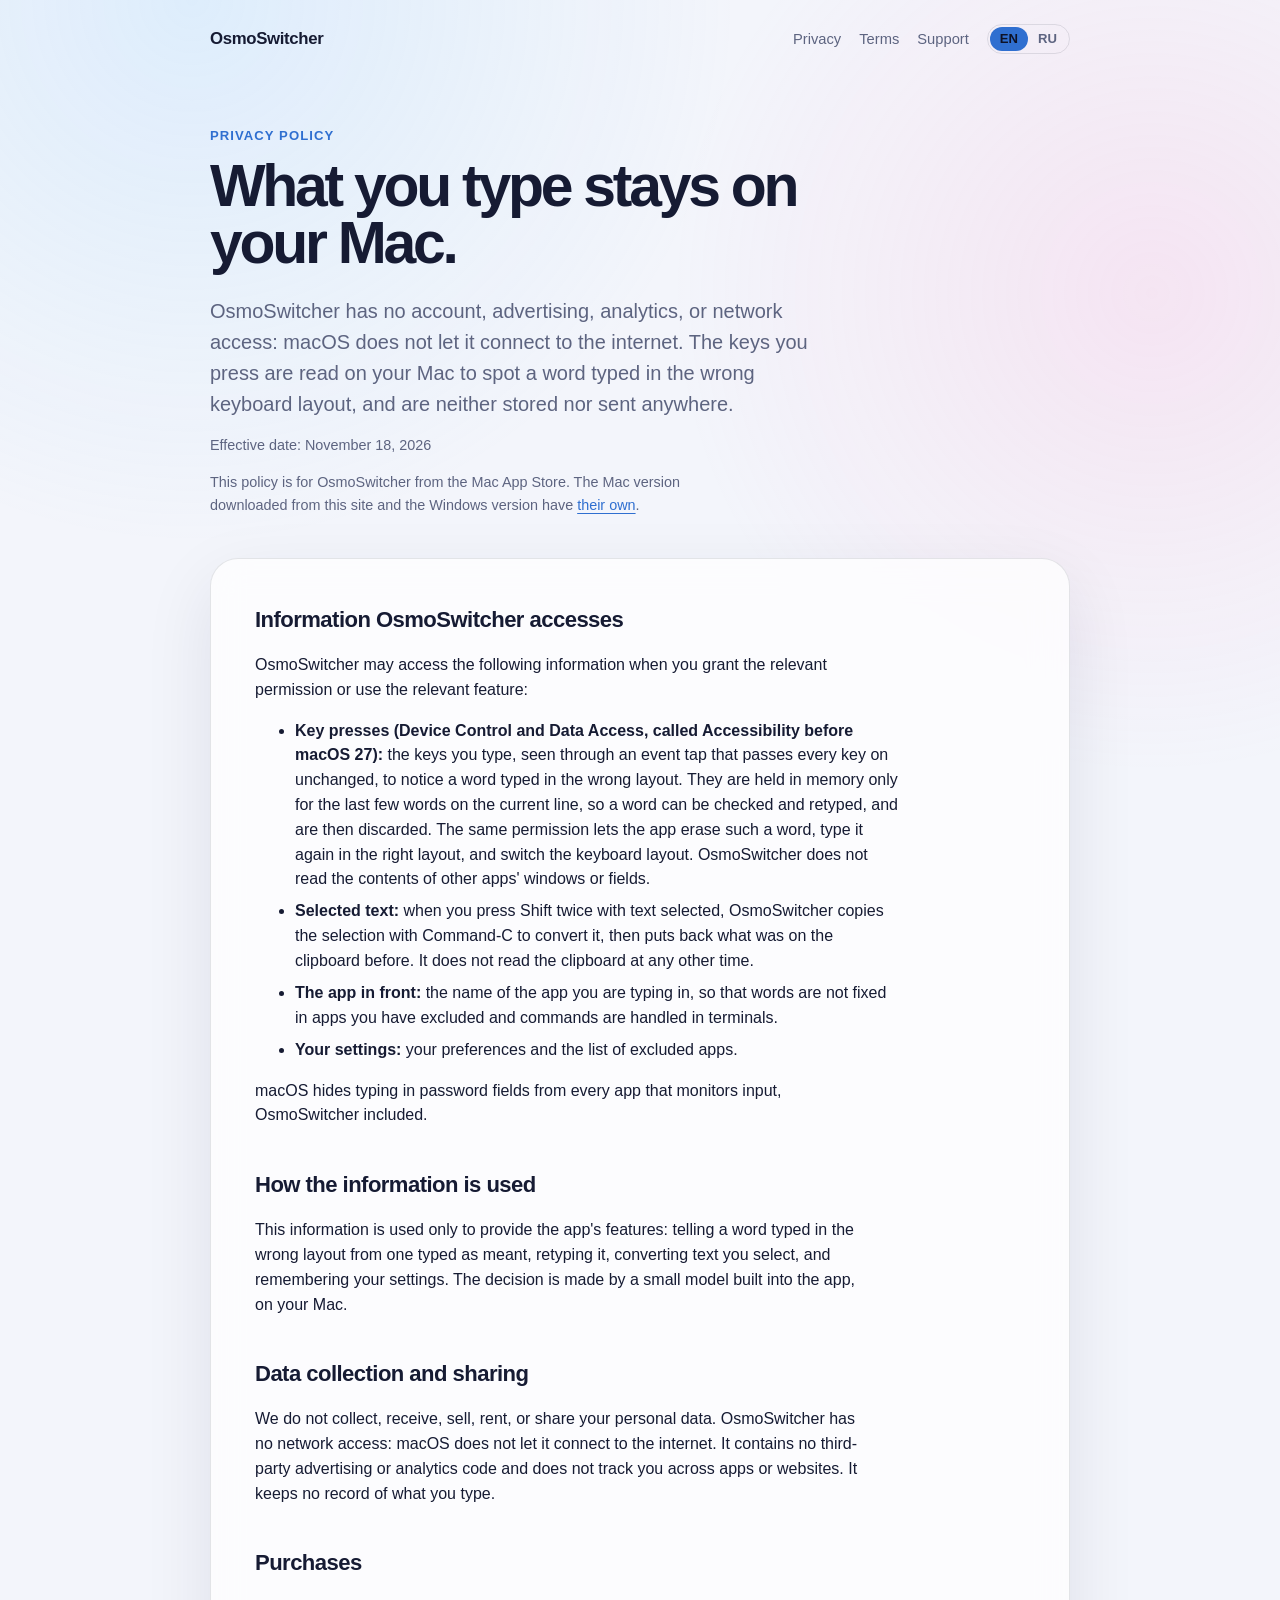
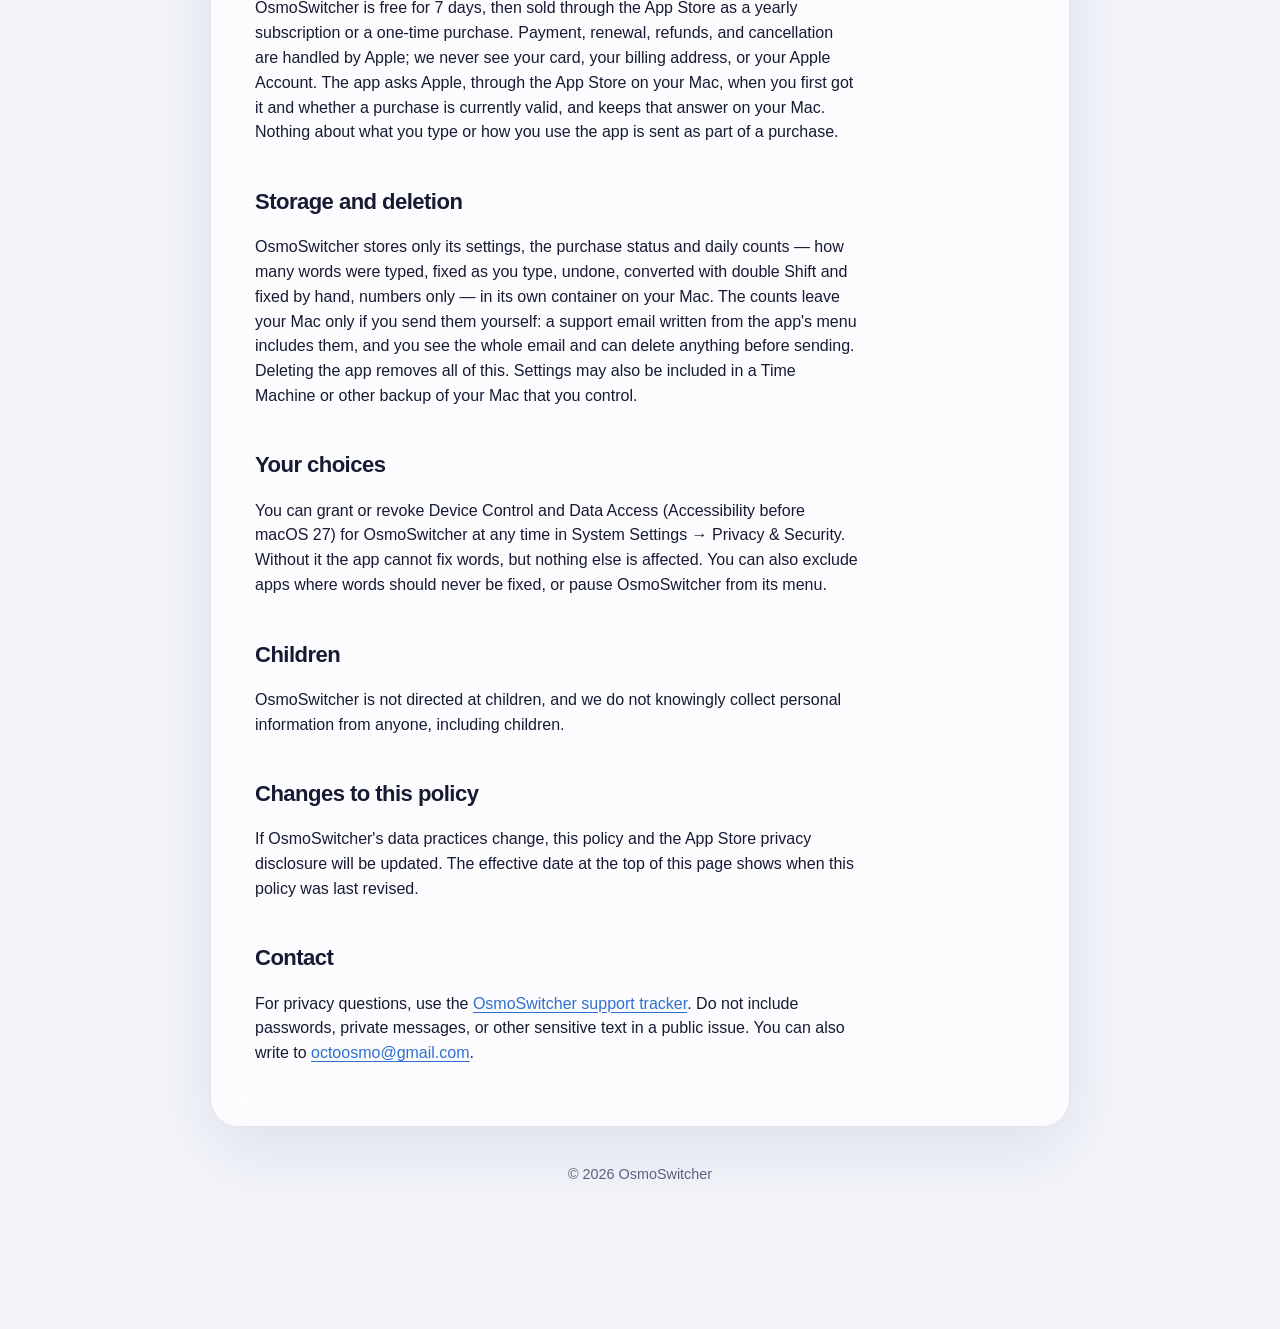
==== commit 2fddcc52: "Privacy: one policy for the App Store version, one for the site's and Windows /privacy/ is the Mac A" ====
--- a/privacy/index.html
+++ b/privacy/index.html
@@ -29,8 +29,9 @@
     <header data-only="en">
       <p class="eyebrow">Privacy Policy</p>
       <h1>What you type stays on your Mac.</h1>
-      <p class="lede">OsmoSwitcher has no account, advertising or third-party analytics. The version from the Mac App Store has no network access at all. The keys you press are read on your Mac to spot a word typed in the wrong keyboard layout, and are neither stored nor sent anywhere.</p>
+      <p class="lede">OsmoSwitcher has no account, advertising, analytics, or network access: macOS does not let it connect to the internet. The keys you press are read on your Mac to spot a word typed in the wrong keyboard layout, and are neither stored nor sent anywhere.</p>
       <p class="meta">Effective date: November 18, 2026</p>
+      <p class="meta">This policy is for OsmoSwitcher from the Mac App Store. The Mac version downloaded from this site and the Windows version have <a href="site/">their own</a>.</p>
     </header>
 
     <article id="en" data-only="en">
@@ -48,7 +49,7 @@
       <p>This information is used only to provide the app's features: telling a word typed in the wrong layout from one typed as meant, retyping it, converting text you select, and remembering your settings. The decision is made by a small model built into the app, on your Mac.</p>
 
       <h2>Data collection and sharing</h2>
-      <p>We do not collect, receive, sell, rent, or share your personal data. The Mac App Store version has no network access: macOS does not let it connect to the internet. The version from this site connects only as described under “OsmoSwitcher for Mac from this site”, which includes counting how many copies are installed, without anything that identifies you. It contains no third-party advertising or analytics code and does not track you across apps or websites. It keeps no record of what you type.</p>
+      <p>We do not collect, receive, sell, rent, or share your personal data. OsmoSwitcher has no network access: macOS does not let it connect to the internet. It contains no third-party advertising or analytics code and does not track you across apps or websites. It keeps no record of what you type.</p>
 
       <h2>Purchases</h2>
       <p>OsmoSwitcher is free for 7 days, then sold through the App Store as a yearly subscription or a one-time purchase. Payment, renewal, refunds, and cancellation are handled by Apple; we never see your card, your billing address, or your Apple Account. The app asks Apple, through the App Store on your Mac, when you first got it and whether a purchase is currently valid, and keeps that answer on your Mac. Nothing about what you type or how you use the app is sent as part of a purchase.</p>
@@ -58,12 +59,6 @@
 
       <h2>Your choices</h2>
       <p>You can grant or revoke Device Control and Data Access (Accessibility before macOS 27) for OsmoSwitcher at any time in System Settings → Privacy &amp; Security. Without it the app cannot fix words, but nothing else is affected. You can also exclude apps where words should never be fixed, or pause OsmoSwitcher from its menu.</p>
-
-      <h2>OsmoSwitcher for Mac from this site</h2>
-      <p>The Mac version downloaded from this site is the same app with three differences. It is paid for with a license key, handled exactly as described for Windows below: activated once, then checked about once a day, sending only the key and the id of that activation. And it looks for updates about once a day by fetching a list of versions from this site (switcher.osmosoft.app/appcast.xml); an update you choose to install is downloaded from GitHub. And about once a day it tells our license server (keys.osmosoft.app) that it is installed: it sends a random number it made up for itself on its first launch, “Mac”, its version, and whether it is in its trial, past it, or has a key. This lets us count how many copies are installed and still in use. The number is not linked to you, your Mac, your key or your email, and we do not store your IP address with it. These requests carry nothing about you or what you type; like any web request, they reveal your IP address to the server that answers. The key and its status are kept in the app's container on your Mac.</p>
-
-      <h2>OsmoSwitcher for Windows</h2>
-      <p>The Windows version works the same way. It reads the keys you type through a keyboard hook to notice a word typed in the wrong layout, keeps only the last few words of the current line in memory, and stores nothing you type. It keeps its settings and daily counts — how many words were typed, fixed, and converted with double Shift, numbers only — in its folder under your user profile; uninstalling leaves them there until you delete the folder. It has no advertising and no third-party analytics; like the Mac version from this site, it tells our license server about once a day that it is installed, sending the same random number, “Windows”, where it came from (this site or the Microsoft Store), its version and the state of its trial. Installed from this site, it looks for updates every few hours by downloading a small file from this site (switcher.osmosoft.app/windows.json) with the latest version number; the request carries nothing about you or your computer. The version from the Microsoft Store is updated by the Store. A license key for Windows and for the Mac version from this site is bought in euros from our reseller Polar (polar.sh), or in rubles through lava.top; each processes the payment under its own privacy policy, and we receive the order details (your email and what you bought), never your card. Keys are issued by our own license server (keys.osmosoft.app, run on Cloudflare), the free ones asked for on this site too: it keeps your email, your key, what you bought and the ids of the key's activations, and emails you the key through Resend. When you enter a key, the app activates it there and then checks it about once a day; it sends only the key and the id of that activation, not your computer's name and nothing you type. We use this only to issue, check and restore keys and to handle refunds; write to <a href="mailto:octoosmo@gmail.com">octoosmo@gmail.com</a> to have it deleted.</p>
 
       <h2>Children</h2>
       <p>OsmoSwitcher is not directed at children, and we do not knowingly collect personal information from anyone, including children.</p>
@@ -78,8 +73,9 @@
     <header id="ru" lang="ru" data-only="ru">
       <p class="eyebrow">Политика конфиденциальности</p>
       <h1>Всё, что вы печатаете, остаётся на вашем Mac</h1>
-      <p class="lede">У OsmoSwitcher нет аккаунта, рекламы и сторонней аналитики, а у версии из Mac App Store нет вовсе и доступа к сети. Нажатые клавиши читаются на вашем Mac, чтобы заметить слово, набранное не в той раскладке, и нигде не сохраняются и никуда не отправляются.</p>
+      <p class="lede">У OsmoSwitcher нет аккаунта, рекламы, аналитики и доступа к сети: macOS не даёт ему подключаться к интернету. Нажатые клавиши читаются на вашем Mac, чтобы заметить слово, набранное не в той раскладке, и нигде не сохраняются и никуда не отправляются.</p>
       <p class="meta">Дата вступления в силу: 18 ноября 2026 г.</p>
+      <p class="meta">Эта политика — для OsmoSwitcher из Mac App Store. Для версии для Mac, скачанной с этого сайта, и для версии для Windows есть <a href="site/#ru">своя</a>.</p>
     </header>
 
     <article lang="ru" data-only="ru">
@@ -97,7 +93,7 @@
       <p>Эти сведения используются только для работы приложения: чтобы отличить слово, набранное не в той раскладке, от набранного намеренно, перепечатать его, преобразовать выделенный текст и запомнить ваши настройки. Решение принимает небольшая модель, встроенная в приложение, на вашем Mac.</p>
 
       <h2>Сбор и передача данных</h2>
-      <p>Мы не собираем, не получаем, не продаём, не сдаём в аренду и не передаём ваши персональные данные. У версии из Mac App Store нет доступа к сети: macOS не даёт ей подключаться к интернету. Версия с этого сайта подключается только так, как описано в разделе «OsmoSwitcher для Mac с этого сайта», — в том числе чтобы мы знали, сколько копий установлено, без чего-либо, что указывает на вас. В нём нет стороннего рекламного или аналитического кода, и оно не отслеживает вас в других приложениях или на сайтах. Приложение не ведёт записей того, что вы печатаете.</p>
+      <p>Мы не собираем, не получаем, не продаём, не сдаём в аренду и не передаём ваши персональные данные. У OsmoSwitcher нет доступа к сети: macOS не даёт ему подключаться к интернету. В нём нет стороннего рекламного или аналитического кода, и оно не отслеживает вас в других приложениях или на сайтах. Приложение не ведёт записей того, что вы печатаете.</p>
 
       <h2>Покупки</h2>
       <p>OsmoSwitcher бесплатен 7 дней, а затем продаётся через App Store — подпиской на год или разовой покупкой. Оплату, продление, возвраты и отмену обрабатывает Apple; мы не видим ни вашу карту, ни платёжный адрес, ни Apple Account. Приложение узнаёт у Apple — через App Store на вашем Mac, — когда вы впервые его получили и действует ли покупка сейчас, и хранит этот ответ на Mac. Никакие сведения о том, что вы печатаете и как пользуетесь приложением, при покупке не отправляются.</p>
@@ -107,12 +103,6 @@
 
       <h2>Ваш выбор</h2>
       <p>Вы можете в любой момент выдать или отозвать OsmoSwitcher разрешение «Управление устройством и доступ к данным» (до macOS 27 — «Универсальный доступ») в «Системных настройках» → «Конфиденциальность и безопасность». Без него приложение не сможет исправлять слова, но больше ничего не изменится. Можно также исключить приложения, в которых слова не должны исправляться, или поставить OsmoSwitcher на паузу из его меню.</p>
-
-      <h2>OsmoSwitcher для Mac с этого сайта</h2>
-      <p>Версия для Mac, скачанная с этого сайта, — то же приложение с тремя отличиями. Она работает по лицензионному ключу, с которым всё происходит так же, как описано ниже для Windows: ключ активируется один раз, а потом проверяется примерно раз в день, и передаются только ключ и номер этой активации. И примерно раз в день она проверяет обновления, загружая список версий с этого сайта (switcher.osmosoft.app/appcast.xml); обновление, которое вы решите установить, скачивается с GitHub. И примерно раз в день она сообщает нашему серверу ключей (keys.osmosoft.app), что установлена: передаёт случайный номер, который сама придумала при первом запуске, «Mac», свою версию и идёт ли пробный период, закончился ли он или введён ключ. Так мы знаем, сколько копий установлено и сколько ими ещё пользуются. Номер никак не связан ни с вами, ни с вашим Mac, ни с ключом или почтой, и ваш IP-адрес вместе с ним мы не храним. В этих запросах нет ничего о вас и о том, что вы печатаете; как и любой запрос в интернете, они показывают отвечающему серверу ваш IP-адрес. Ключ и его состояние хранятся в контейнере приложения на вашем Mac.</p>
-
-      <h2>OsmoSwitcher для Windows</h2>
-      <p>Версия для Windows работает так же. Она читает нажатия клавиш через перехват клавиатуры, чтобы заметить слово не в той раскладке, держит в памяти только последние несколько слов текущей строки и не сохраняет ничего из набранного. Настройки и счётчики по дням — сколько слов набрано, исправлено и переведено двойным Shift, только числа — хранятся в её папке в профиле пользователя; при удалении приложения они остаются там, пока вы не удалите папку. Рекламы и сторонней аналитики нет; как и версия для Mac с этого сайта, она примерно раз в день сообщает нашему серверу ключей, что установлена, — тот же случайный номер, «Windows», откуда она (с этого сайта или из Microsoft Store), версию и состояние пробного периода. Установленная с этого сайта, она раз в несколько часов проверяет обновления: скачивает с этого сайта маленький файл (switcher.osmosoft.app/windows.json) с номером последней версии; в запросе нет ничего о вас или вашем компьютере. Версию из Microsoft Store обновляет сам Store. Лицензионный ключ для Windows и для версии Mac с этого сайта продаётся в евро через нашего реселлера Polar (polar.sh) или в рублях через lava.top; каждый обрабатывает оплату по своей политике конфиденциальности, а мы получаем данные заказа (вашу почту и что куплено), но не данные карты. Ключи, и бесплатные, запрошенные на этом сайте, тоже, выдаёт наш собственный сервер ключей (keys.osmosoft.app, работает на Cloudflare): он хранит вашу почту, ключ, что куплено и номера активаций ключа и присылает ключ письмом через сервис Resend. Когда вы вводите ключ, приложение активирует его там, а потом проверяет примерно раз в день; передаются только ключ и номер этой активации — ни имя компьютера, ни что-либо из набранного. Эти данные нужны только чтобы выдать, проверить и восстановить ключ и сделать возврат; чтобы их удалить, напишите на <a href="mailto:octoosmo@gmail.com">octoosmo@gmail.com</a>.</p>
 
       <h2>Дети</h2>
       <p>OsmoSwitcher не предназначен специально для детей. Мы сознательно не собираем персональные данные ни детей, ни других пользователей.</p>
